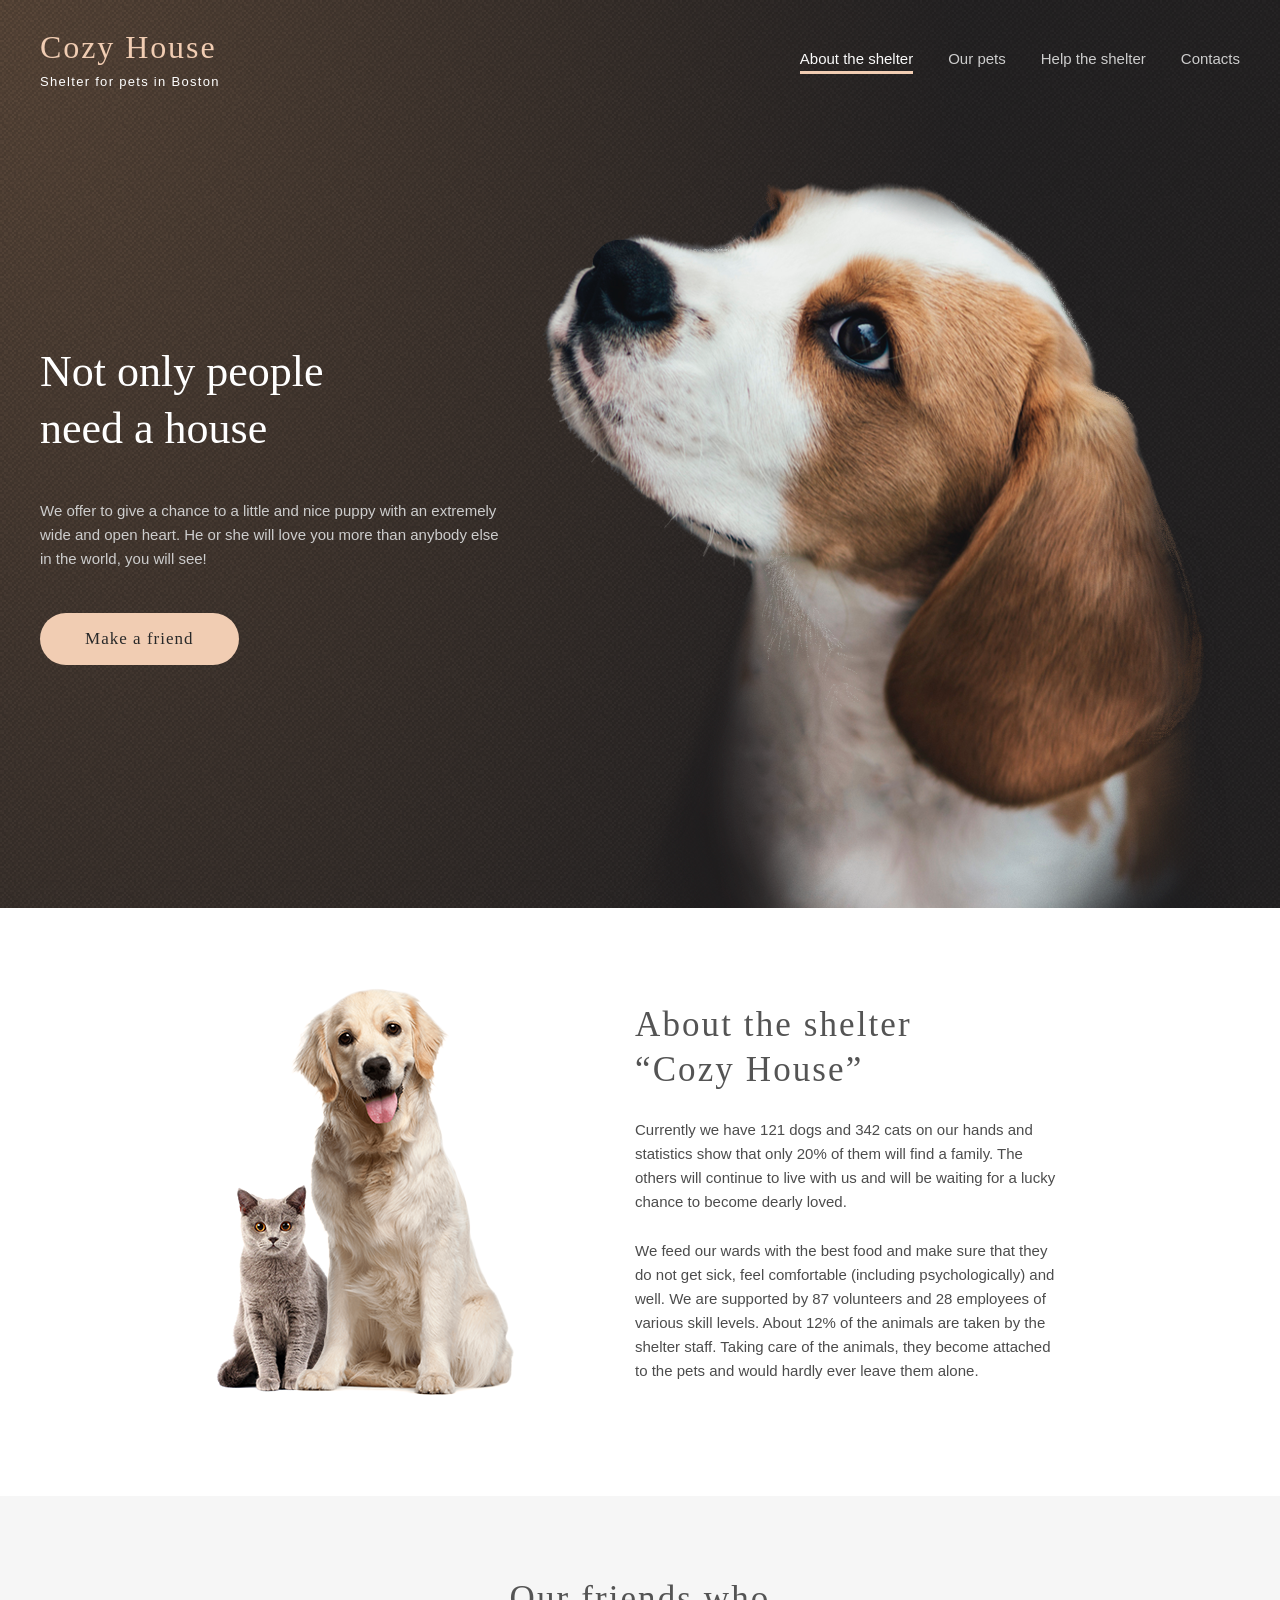
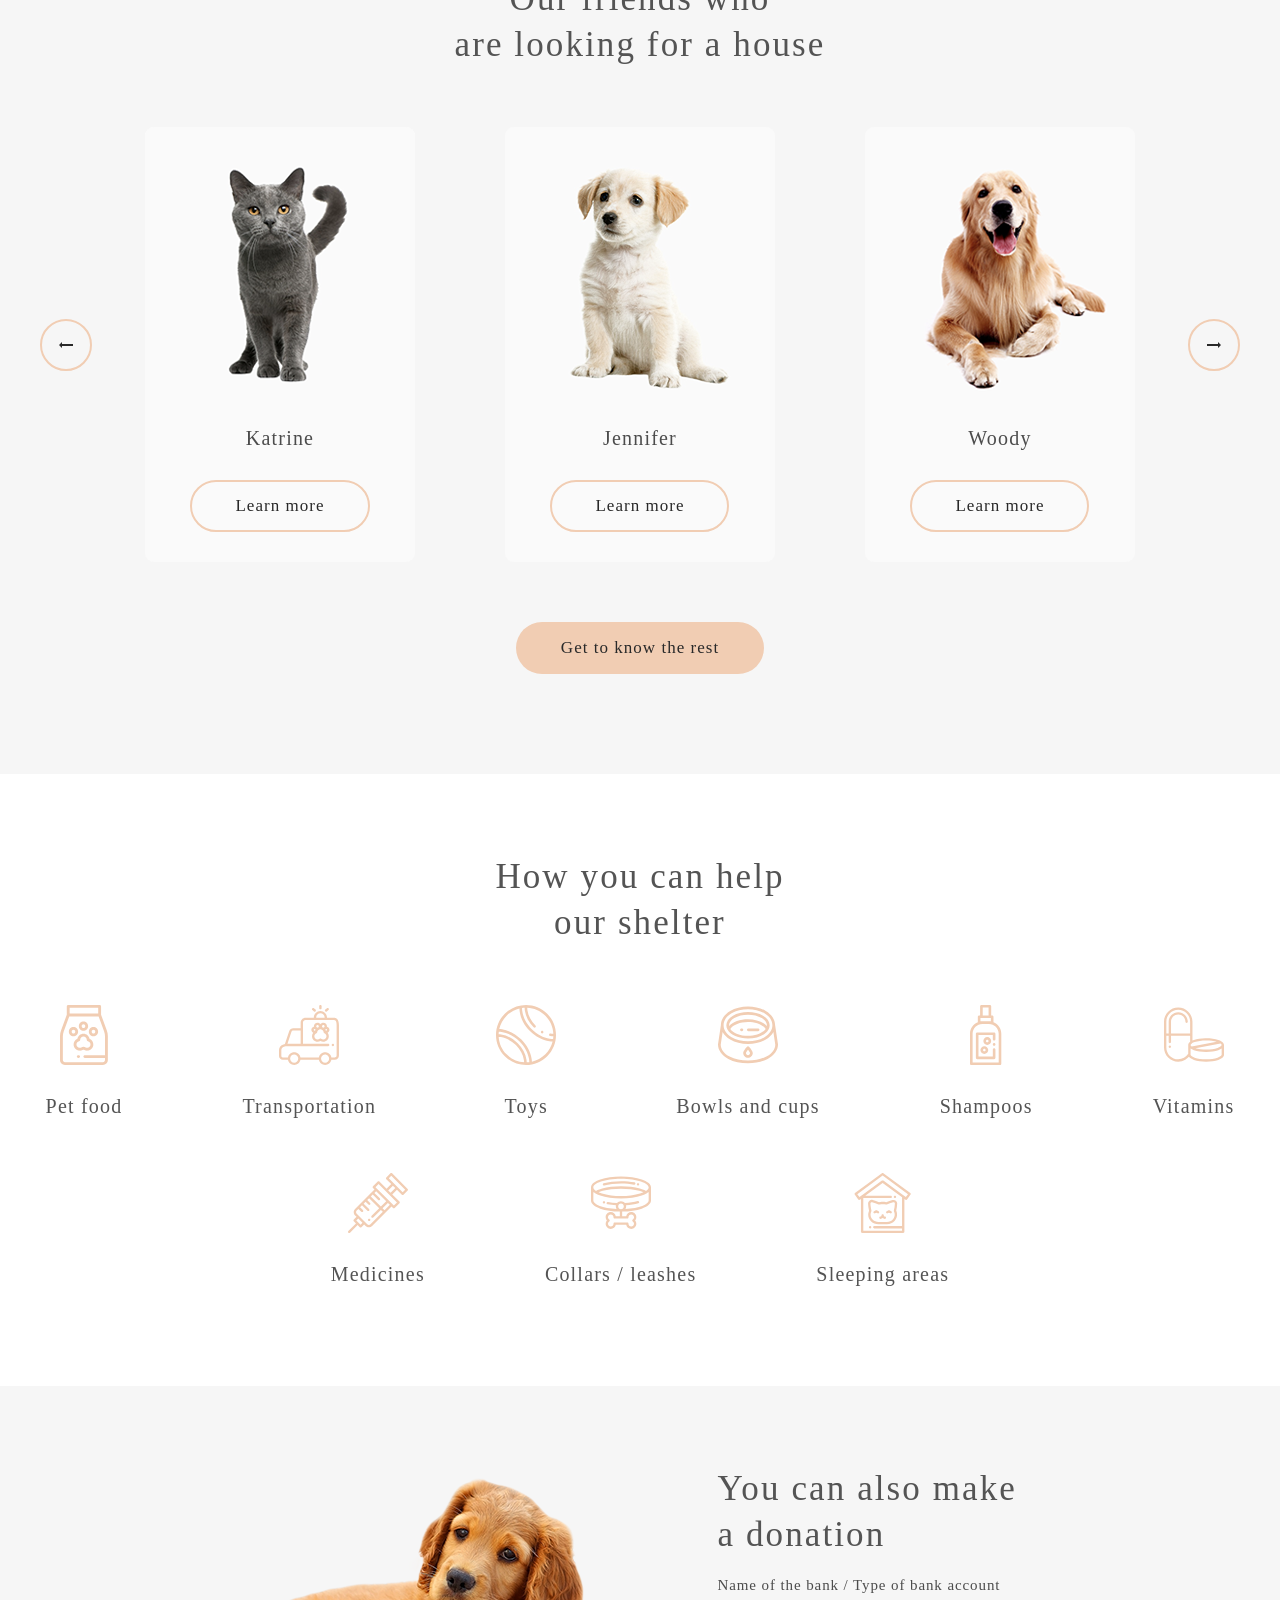
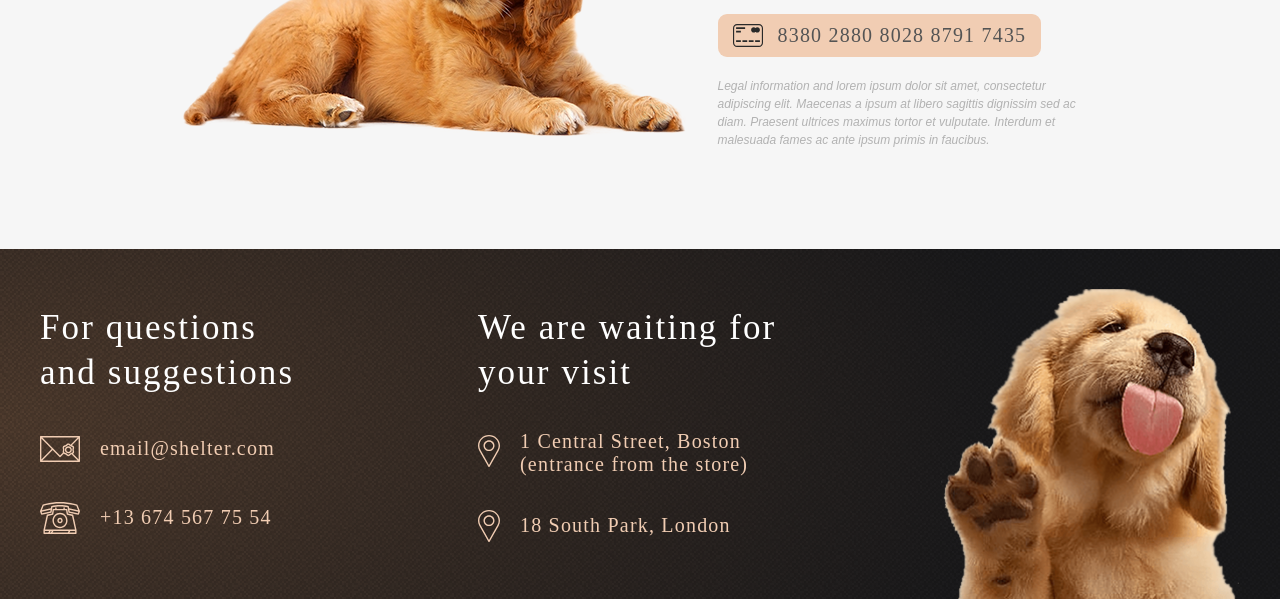
==== shelter/index.html @ aa5ec75a "fix: fix logo links references (Mon, Jun 15, 2026 11:27:49 AM)" ====
<!doctype html>
<html lang="en">
  <head>
    <meta charset="UTF-8" />
    <meta name="viewport" content="width=device-width, initial-scale=1.0" />

    <link
      rel="apple-touch-icon"
      sizes="180x180"
      href="assets/favicon/apple-touch-icon.png"
    />
    <link
      rel="icon"
      type="image/png"
      sizes="32x32"
      href="assets/favicon/favicon-32x32.png"
    />
    <link
      rel="icon"
      type="image/png"
      sizes="16x16"
      href="assets/favicon/favicon-16x16.png"
    />
    <link rel="manifest" href="assets/favicon/site.webmanifest" />

    <link rel="stylesheet" href="css/style.css" />
    <script src="js/index.js" defer></script>

    <title>Cozy House - Shelter for pets in Boston</title>
  </head>
  <body data-page="main">
    <div class="page">
      <header class="page__header">
        <div class="header__container container">
          <a class="logo" href="#">
            <div class="logo__title">Cozy House</div>
            <p class="logo__subtitle">Shelter for pets in Boston</p>
          </a>
          <nav class="header__menu menu">
            <ul class="menu__list">
              <li class="menu__item">
                <a href="#" class="menu__link" aria-current="page">
                  About the shelter
                </a>
              </li>
              <li class="menu__item">
                <a href="pets.html" class="menu__link">Our pets</a>
              </li>
              <li class="menu__item">
                <a href="#help" class="menu__link">Help the shelter</a>
              </li>
              <li class="menu__item">
                <a href="#contacts" class="menu__link">Contacts</a>
              </li>
            </ul>
          </nav>
        </div>
      </header>
      <main class="page__main">
        <section class="hero" id="hero">
          <div class="hero__container container">
            <div class="hero__content">
              <h1 class="hero__title">Not only people need a house</h1>
              <p class="hero__subtitle">
                We offer to give a chance to a little and nice puppy with an
                extremely wide and open heart. He or she will love you more than
                anybody else in the world, you will see!
              </p>
              <a class="hero__btn btn-link" href="#our-friends">
                Make a friend
              </a>
            </div>
            <div class="hero__image-wrapper">
              <img
                class="hero__image"
                src="assets/img/start-screen-puppy.png"
                width="698"
                height="728"
                alt="cute puppy"
              />
            </div>
          </div>
        </section>
        <section class="about" id="about">
          <div class="about__container container">
            <div class="about__image-wrapper">
              <img
                class="about__image"
                src="assets/img/about-pets.png"
                alt="cat and dog together"
                width="300"
                height="408"
              />
            </div>
            <div class="about__content">
              <h2 class="about__title section-title">
                About the shelter “Cozy House”
              </h2>
              <p class="about__text">
                Currently we have 121 dogs and 342 cats on our hands and
                statistics show that only 20% of them will find a family. The
                others will continue to live with us and will be waiting for a
                lucky chance to become dearly loved.
              </p>
              <p class="about__text">
                We feed our wards with the best food and make sure that they do
                not get sick, feel comfortable (including psychologically) and
                well. We are supported by 87 volunteers and 28 employees of
                various skill levels. About 12% of the animals are taken by the
                shelter staff. Taking care of the animals, they become attached
                to the pets and would hardly ever leave them alone.
              </p>
            </div>
          </div>
        </section>
        <section class="our-friends" id="our-friends">
          <div class="our-friends__container container">
            <h2 class="our-friends__title section-title">
              Our friends who are&nbsp;looking for a house
            </h2>
            <div class="our-friends__slider slider">
              <button
                class="slider__btn slider__btn--prev"
                type="button"
                aria-label="Previous pets"
              >
                <svg class="slider__btn-icon">
                  <use href="assets/svg/sprite.svg#arrow"></use>
                </svg>
              </button>
              <div class="slider__wrapper">
                <div class="slider__content">
                  <article class="slider__card card">
                    <img
                      class="card__image"
                      src="assets/img/pets-katrine.png"
                      width="270"
                      height="270"
                      alt="Katrine, Cat - British Shorthair"
                    />
                    <h3 class="card__title">Katrine</h3>
                    <button class="card__btn" type="button">Learn more</button>
                  </article>
                  <article class="slider__card card">
                    <img
                      class="card__image"
                      src="assets/img/pets-jennifer.png"
                      width="270"
                      height="270"
                      alt="Jennifer, Dog - Labrador"
                    />
                    <h3 class="card__title">Jennifer</h3>
                    <button class="card__btn" type="button">Learn more</button>
                  </article>
                  <article class="slider__card card">
                    <img
                      class="card__image"
                      src="assets/img/pets-woody.png"
                      width="270"
                      height="270"
                      alt="Woody, Dog - Golden Retriever"
                    />
                    <h3 class="card__title">Woody</h3>
                    <button class="card__btn" type="button">Learn more</button>
                  </article>
                </div>
              </div>
              <button
                class="slider__btn slider__btn--next"
                type="button"
                aria-label="Next pets"
              >
                <svg class="slider__btn-icon">
                  <use href="assets/svg/sprite.svg#arrow"></use>
                </svg>
              </button>
            </div>
            <a class="our-friends__btn btn-link" href="pets.html">
              Get to know the rest
            </a>
          </div>
        </section>
        <section class="help" id="help">
          <div class="help__container container">
            <h2 class="help__title section-title">
              How you can help our shelter
            </h2>
            <div class="help__wrapper">
              <div class="help__item item">
                <svg class="item__icon">
                  <use href="assets/svg/sprite.svg#food"></use>
                </svg>
                <h3 class="item__title">Pet food</h3>
              </div>
              <div class="help__item item">
                <svg class="item__icon">
                  <use href="assets/svg/sprite.svg#transportation"></use>
                </svg>
                <h3 class="item__title">Transportation</h3>
              </div>
              <div class="help__item item">
                <svg class="item__icon">
                  <use href="assets/svg/sprite.svg#toys"></use>
                </svg>
                <h3 class="item__title">Toys</h3>
              </div>
              <div class="help__item item">
                <svg class="item__icon">
                  <use href="assets/svg/sprite.svg#bowls-and-cups"></use>
                </svg>
                <h3 class="item__title">Bowls and cups</h3>
              </div>
              <div class="help__item item">
                <svg class="item__icon">
                  <use href="assets/svg/sprite.svg#shampoos"></use>
                </svg>
                <h3 class="item__title">Shampoos</h3>
              </div>
              <div class="help__item item">
                <svg class="item__icon">
                  <use href="assets/svg/sprite.svg#vitamins"></use>
                </svg>
                <h3 class="item__title">Vitamins</h3>
              </div>
              <div class="help__item item">
                <svg class="item__icon">
                  <use href="assets/svg/sprite.svg#medicines"></use>
                </svg>
                <h3 class="item__title">Medicines</h3>
              </div>
              <div class="help__item item">
                <svg class="item__icon">
                  <use href="assets/svg/sprite.svg#collars-or-leashes"></use>
                </svg>
                <h3 class="item__title">Collars / leashes</h3>
              </div>
              <div class="help__item item">
                <svg class="item__icon">
                  <use href="assets/svg/sprite.svg#sleeping-area"></use>
                </svg>
                <h3 class="item__title">Sleeping areas</h3>
              </div>
            </div>
          </div>
        </section>
        <section class="donation" id="donation">
          <div class="donation__container container">
            <div class="donation__image-wrapper">
              <img
                class="donation__image"
                src="assets/img/donation-dog.png"
                alt="cute red dog"
                width="505"
                height="261"
              />
            </div>
            <div class="donation__content">
              <h2 class="donation__title section-title">
                You can also make a donation
              </h2>
              <p class="donation__subtitle">
                Name of the bank / Type of bank account
              </p>
              <a class="donation__link" href="#">
                <svg class="donation__card-icon">
                  <use href="assets/svg/sprite.svg#credit-card"></use>
                </svg>
                <h3 class="donation__card-number">8380 2880 8028 8791 7435</h3>
              </a>
              <p class="donation__text">
                Legal information and lorem ipsum dolor sit amet, consectetur
                adipiscing elit. Maecenas a ipsum at libero sagittis dignissim
                sed ac diam. Praesent ultrices maximus tortor et vulputate.
                Interdum et malesuada fames ac ante ipsum primis in faucibus.
              </p>
            </div>
          </div>
        </section>
      </main>
      <footer class="page__footer" id="contacts">
        <div class="footer__conatiner container">
          <div class="footer__contacts">
            <h2 class="footer__caption">For questions and&nbsp;suggestions</h2>
            <a class="footer__link" href="mailto:email@shelter.com">
              <svg class="footer__icon icon-mail">
                <use href="assets/svg/sprite.svg#mail"></use>
              </svg>
              <span class="footer__link-txt">email@shelter.com</span>
            </a>
            <a class="footer__link" href="tel:+136745677554">
              <svg class="footer__icon icon-phone">
                <use href="assets/svg/sprite.svg#phone"></use>
              </svg>
              <span class="footer__link-txt">+13 674 567 75 54</span>
            </a>
          </div>
          <div class="footer__contacts">
            <h2 class="footer__caption">We are waiting for your visit</h2>
            <a
              class="footer__link"
              href="https://maps.app.goo.gl/qWAgjjFCxTzFN1om8"
              target="_blank"
            >
              <div>
                <svg class="footer__icon icon-pin">
                  <use href="assets/svg/sprite.svg#pin"></use>
                </svg>
              </div>

              <span class="footer__link-txt">
                1 Central Street, Boston (entrance from the store)
              </span>
            </a>
            <a
              class="footer__link"
              href="https://maps.app.goo.gl/Zrut5nDXV7yZ6bX29"
              target="_blank"
            >
              <svg class="footer__icon icon-pin">
                <use href="assets/svg/sprite.svg#pin"></use>
              </svg>
              <span class="footer__link-txt">18 South Park, London</span>
            </a>
          </div>
          <div class="footer__image-wrapper">
            <img
              class="footer__image"
              src="assets/img/footer-puppy.png"
              alt="cute red puppy"
              width="300"
              height="310"
            />
          </div>
        </div>
      </footer>
    </div>
  </body>
</html>
---- shelter/css/style.css ----
/*=============== VARIABLES CSS ===============*/
:root {
  --color-light-xl: #fff;
  --color-light-l: #f6f6f6;
  --color-light-s: #fafafa;
  --color-dark-s: #cdcdcd;
  --color-dark-m: #b2b2b2;
  --color-dark-l: #545454;
  --color-dark-xl: #4c4c4c;
  --color-dark-2xl: #444;
  --color-dark-3xl: #292929;
  --color-primary: #f1cdb3;
  --color-primary-light: #fddcc4;

  --font-primary: "Georgia", serif;
  --font-secondary: "Arial", sans-serif;

  --font-regular: 400;

  --font-normal: normal;
  --font-italic: italic;

  --text-h1: 2.75rem;
  --text-h2: 2.1875rem;
  --text-logo: 2rem;
  --text-h2-s: 1.5625rem;
  --text-h3: 1.25rem;
  --text-button: 1.0625rem;
  --text-body: 0.9375rem;
  --text-logo-s: 0.8125rem;
  --text-body-s: 0.75rem;
}

/*=============== BASE ===============*/
*,
*::before,
*::after {
  box-sizing: border-box;
}

html {
  font-family:
    system-ui, "Segoe UI", Roboto, Helvetica, Arial, sans-serif,
    "Apple Color Emoji", "Segoe UI Emoji";
  line-height: 1.15;
  -webkit-text-size-adjust: 100%;
  tab-size: 4;
  scroll-behavior: smooth;
}

html,
body {
  min-height: 100vh;
  min-height: 100dvh;
}

body {
  color: var(--color-dark-xl);
  background:
    url("../assets/img/noise_transparent@2x.png"),
    radial-gradient(75% 40% at 0% 0%, #5b483a 0%, #262425 100%);
  background-color: #211f20;
  font-family: var(--font-primary);
  font-style: var(--font-normal);
  font-weight: var(--font-regular);
  font-size: var(--text-body);
  margin: 0;
}

h1,
h2,
h3,
p {
  margin: 0;
}

ul,
ol {
  margin: 0;
  padding: 0;
  list-style: none;
}

a {
  text-decoration: none;
}

button {
  font-family: inherit;
  font-size: 100%;
  line-height: 1.15;
  margin: 0;
}

img {
  max-width: 100%;
  height: auto;
}

/*=============== PAGE ===============*/
.page {
  display: flex;
  flex-direction: column;
  min-height: 100vh;
  min-height: 100dvh;
}

.container {
  max-width: 80rem;
  margin: 0 auto;
  padding-inline: 2.5rem;
}

.page__main {
  flex: 1;
}

.btn-link {
  display: inline-block;
  font-size: var(--text-button);
  line-height: 1.3;
  letter-spacing: 0.06em;
  color: var(--color-dark-3xl);
  border-radius: 100px;
  padding: 0.938rem 2.813rem;
  background-color: var(--color-primary);
  transition: background-color 200ms ease;
}

.btn-link:hover {
  background-color: var(--color-primary-light);
}

.section-title {
  font-weight: var(--font-regular);
  font-size: var(--text-h2);
  line-height: 1.3;
  letter-spacing: 0.06em;
  color: var(--color-dark-l);
}

/*=============== HEADER ===============*/
.page__header {
  width: 100%;
}

.header__container {
  display: flex;
  align-items: center;
  padding-block-start: 1.875rem;
}

.logo__title {
  font-size: var(--text-logo);
  line-height: 1.1;
  letter-spacing: 0.06em;
  color: var(--color-primary);
}

.logo__subtitle {
  margin-top: 0.625rem;
  margin-right: 0.063rem;
  font-family: var(--font-secondary);
  font-size: var(--text-logo-s);
  letter-spacing: 0.1em;
  color: var(--color-light-xl);
  text-align: end;
}

.header__menu {
  margin-left: auto;
}

.menu__list {
  display: flex;
  align-items: center;
  gap: 2.188rem;
}

.menu__link {
  display: block;
  position: relative;
  font-family: var(--font-secondary);
  line-height: 1.6;
  color: var(--color-dark-s);
  padding-bottom: 3px;
  transition: color 150ms ease;
}

.menu__link:hover {
  color: var(--color-light-s);
}

.menu__link[aria-current="page"] {
  color: var(--color-light-s);
  cursor: default;
  pointer-events: none;
}

.menu__link[aria-current="page"]::after {
  content: "";
  position: absolute;
  left: 0;
  bottom: 0;
  height: 3px;
  width: 100%;
  background-color: var(--color-primary);
}

/*=============== MAIN ===============*/
/*========== hero ==========*/
.hero {
  width: 100%;
}

.hero__container {
  display: flex;
  align-items: center;
  gap: 2.625rem;
  padding-block-start: 5.625rem;
}

.hero__content {
  flex: 0 1 28.75rem;
  display: flex;
  flex-direction: column;
  align-items: flex-start;
  gap: 2.625rem;
  margin-top: -5rem;
}

.hero__title {
  font-size: var(--text-h1);
  font-weight: var(--font-regular);
  line-height: 1.3;
  color: var(--color-light-xl);
  max-width: 19.375rem;
}

.hero__subtitle {
  font-family: var(--font-secondary);
  line-height: 1.6;
  color: var(--color-dark-s);
}

.hero__image-wrapper {
  flex: 0 1 43.625rem;
}

.hero__image {
  display: block;
  width: 100%;
}

/*========== about ==========*/
.about {
  width: 100%;
  background: var(--color-light-xl);
}

.about__container {
  display: flex;
  justify-content: center;
  align-items: center;
  padding-block: 5rem 6.25rem;
  gap: 7.5rem;
}

.about__image-wrapper {
  flex: 0 1 18.75rem;
}

.about__image {
  display: block;
  width: 100%;
}

.about__content {
  flex: 0 1 26.875rem;
  display: flex;
  flex-direction: column;
  align-items: flex-start;
  gap: 1.563rem;
}

.about__title {
  max-width: 23.125rem;
}

.about__text {
  font-family: var(--font-secondary);
  line-height: 1.6;
}

/*========== our-friends ==========*/
.our-friends {
  width: 100%;
  background: var(--color-light-l);
}

.our-friends__container {
  display: flex;
  flex-direction: column;
  justify-content: center;
  align-items: center;
  padding-block: 5rem 6.25rem;
  gap: 3.75rem;
}

.our-friends__title {
  text-align: center;
  max-width: 25rem;
}

.slider {
  width: 100%;
  display: flex;
  align-items: center;
  gap: 3.313rem;
}

.slider__btn {
  flex-shrink: 0;
  padding: 0;
  width: 3.25rem;
  height: 3.25rem;
  border-radius: 6.25rem;
  border: 2px solid var(--color-primary);
  background-color: transparent;
  display: flex;
  align-items: center;
  justify-content: center;
  cursor: pointer;
  transition:
    background-color 0.2s ease,
    border-color 0.2s ease;
}

.slider__btn-icon {
  width: 0.875rem;
  height: 0.375rem;
  color: var(--color-dark-3xl);
}

.slider__btn:hover {
  background-color: var(--color-primary-light);
  border-color: var(--color-primary-light);
}

.slider__btn:disabled {
  border-color: var(--color-dark-s);
  pointer-events: none;
  cursor: default;
}

.slider__btn:disabled .slider__btn-icon {
  color: var(--color-dark-s);
}

.slider__btn--next .slider__btn-icon {
  transform: rotate(-180deg);
}

.slider__wrapper {
  flex: 1;
  overflow: hidden;
}

.slider__content {
  display: flex;
  align-items: center;
  gap: 5.625rem;
}

.card {
  flex: 0 0 calc((100% - 5.625rem * 2) / 3);
  display: flex;
  flex-direction: column;
  align-items: center;
  background: var(--color-light-s);
  border-radius: 0.563rem;
  overflow: hidden;
  cursor: pointer;
}

.card > * {
  margin-bottom: 1.875rem;
}

.card__title {
  font-weight: var(--font-regular);
  font-size: var(--text-h3);
  letter-spacing: 0.06em;
}

.card__btn {
  font-family: var(--font-primary);
  font-weight: var(--font-normal);
  font-size: var(--text-button);
  line-height: 1.3;
  letter-spacing: 0.06em;
  color: var(--color-dark-3xl);
  background-color: transparent;
  border: 2px solid var(--color-primary);
  border-radius: 6.25rem;
  padding: 0.813rem 2.688rem;
  cursor: pointer;
  transition:
    background-color 0.2s ease,
    border-color 0.2s ease;
}

.card:hover .card__btn {
  background-color: var(--color-primary-light);
  border-color: var(--color-primary-light);
}

/*========== help ==========*/
.help {
  width: 100%;
  background: var(--color-light-xl);
}

.help__container {
  display: flex;
  flex-direction: column;
  align-items: center;
  padding-block: 5rem 6.25rem;
  gap: 3.75rem;
}

.help__title {
  text-align: center;
  max-width: 19.4rem;
}

.help__wrapper {
  display: flex;
  column-gap: 7.5rem;
  row-gap: 3.438rem;
  align-items: center;
  justify-content: center;
  flex-wrap: wrap;
}

.item__icon {
  width: 3.75rem;
  height: 3.75rem;
  color: var(--color-primary);
}

.item {
  display: flex;
  flex-direction: column;
  align-items: center;
  gap: 1.875rem;
}

.item__title {
  font-weight: var(--font-regular);
  font-size: var(--text-h3);
  line-height: 1.15;
  letter-spacing: 0.06em;
  text-align: center;
  color: var(--color-dark-l);
}

/*========== donation ==========*/
.donation {
  width: 100%;
  background: var(--color-light-l);
}

.donation__container {
  display: flex;
  justify-content: center;
  align-items: center;
  padding-block: 5rem 6.25rem;
  gap: 1.875rem;
}

.donation__image-wrapper {
  flex: 0 1 31.563rem;
}

.donation__image {
  display: block;
  width: 100%;
}

.donation__content {
  flex: 0 1 23.75rem;
  display: flex;
  flex-direction: column;
  align-items: flex-start;
  gap: 1.25rem;
}

.donation__title {
  max-width: 18.75rem;
}

.donation__subtitle {
  line-height: 1.1;
  letter-spacing: 0.06em;
}

.donation__link {
  display: flex;
  align-items: center;
  gap: 0.938rem;
  border-radius: 0.563rem;
  padding: 0.625rem 0.938rem;
  background: var(--color-primary);
  transition: background-color 0.2s ease;
}

.donation__link:hover {
  background-color: var(--color-primary-light);
}

.donation__card-icon {
  width: 1.875rem;
  height: 1.438rem;
  color: var(--color-dark-3xl);
}

.donation__card-number {
  font-weight: var(--font-regular);
  font-size: var(--text-h3);
  line-height: 1.15;
  letter-spacing: 0.06em;
  color: var(--color-dark-l);
}

.donation__text {
  font-family: var(--font-secondary);
  font-style: var(--font-italic);
  font-size: var(--text-body-s);
  line-height: 1.5;
  color: var(--color-dark-m);
}

/*=============== FOOTER ===============*/
.page__footer {
  width: 100%;
  background:
    url("../assets/img/noise_transparent@2x.png"),
    radial-gradient(100% 200% at 0% 50%, #513d2f 0%, #1a1a1c 80%);
  background-color: #211f20;
}

.footer__conatiner {
  width: 100%;
  display: flex;
  justify-content: space-between;
  padding-block-start: 2.5rem;
}

.footer__contacts {
  flex: 0 1 17.375rem;
  display: flex;
  flex-direction: column;
  align-items: start;
  gap: 2.5rem;
  margin-top: 1rem;
}

.footer__contacts:nth-of-type(2) {
  flex: 0 1 18.875rem;
  gap: 2.125rem;
}

.footer__caption {
  font-weight: var(--font-regular);
  font-size: var(--text-h2);
  line-height: 1.3;
  letter-spacing: 0.06em;
  color: var(--color-light-xl);
}

.footer__link {
  display: flex;
  align-items: center;
  gap: 1.25rem;
}

.footer__icon {
  color: var(--color-primary);
  transition: color 0.2s ease;
}

.icon-mail {
  width: 2.5rem;
  height: 1.625rem;
}

.icon-phone {
  width: 2.5rem;
  height: 2rem;
}

.icon-pin {
  width: 1.375rem;
  height: 2rem;
}

.footer__link-txt {
  font-size: var(--text-h3);
  line-height: 1.15;
  letter-spacing: 0.06em;
  color: var(--color-primary);
  transition: color 0.2s ease;
}

.footer__link:hover .footer__icon,
.footer__link:hover .footer__link-txt {
  color: var(--color-light-s);
}

.footer__image-wrapper {
  flex: 0 1 18.75rem;
}

.footer__image {
  display: block;
  width: 100%;
}

/*=============== PETS HEADER  ==============*/
[data-page="pets"] {
  background: var(--color-light-xl);
}

[data-page="pets"] .header__container {
  padding-block: 1.875rem;
}

[data-page="pets"] .logo__title {
  color: var(--color-dark-l);
}

[data-page="pets"] .logo__subtitle {
  color: var(--color-dark-3xl);
}

[data-page="pets"] .menu__link {
  color: var(--color-dark-l);
}

[data-page="pets"] .menu__link:hover {
  color: var(--color-dark-3xl);
}

[data-page="pets"] .menu__link[aria-current="page"] {
  color: var(--color-dark-3xl);
}

/*=============== PETS MAIN  ==============*/
[data-page="pets"] .page__main {
  background: var(--color-light-l);
}

.pets__container {
  display: flex;
  flex-direction: column;
  align-items: center;
  padding-block: 5rem 6.25rem;
  gap: 3.75rem;
}

.pets__title {
  text-align: center;
  max-width: 25rem;
}

.pets__content {
  width: 100%;
}

.pets__grid {
  width: 100%;
  display: grid;
  grid-template-columns: repeat(auto-fill, minmax(16.875rem, 1fr));
  column-gap: 2.5rem;
  row-gap: 1.875rem;
}

.pets__pagination {
  display: flex;
  align-items: center;
  gap: 1.25rem;
}

.pets__btn.slider__btn {
  font-size: var(--text-h3);
  line-height: 1.15;
  letter-spacing: 0.06em;
}

.pets__btn.pets__btn--page {
  background-color: var(--color-primary);
}

.pets__btn.pets__btn--page:hover {
  background-color: var(--color-primary-light);
}
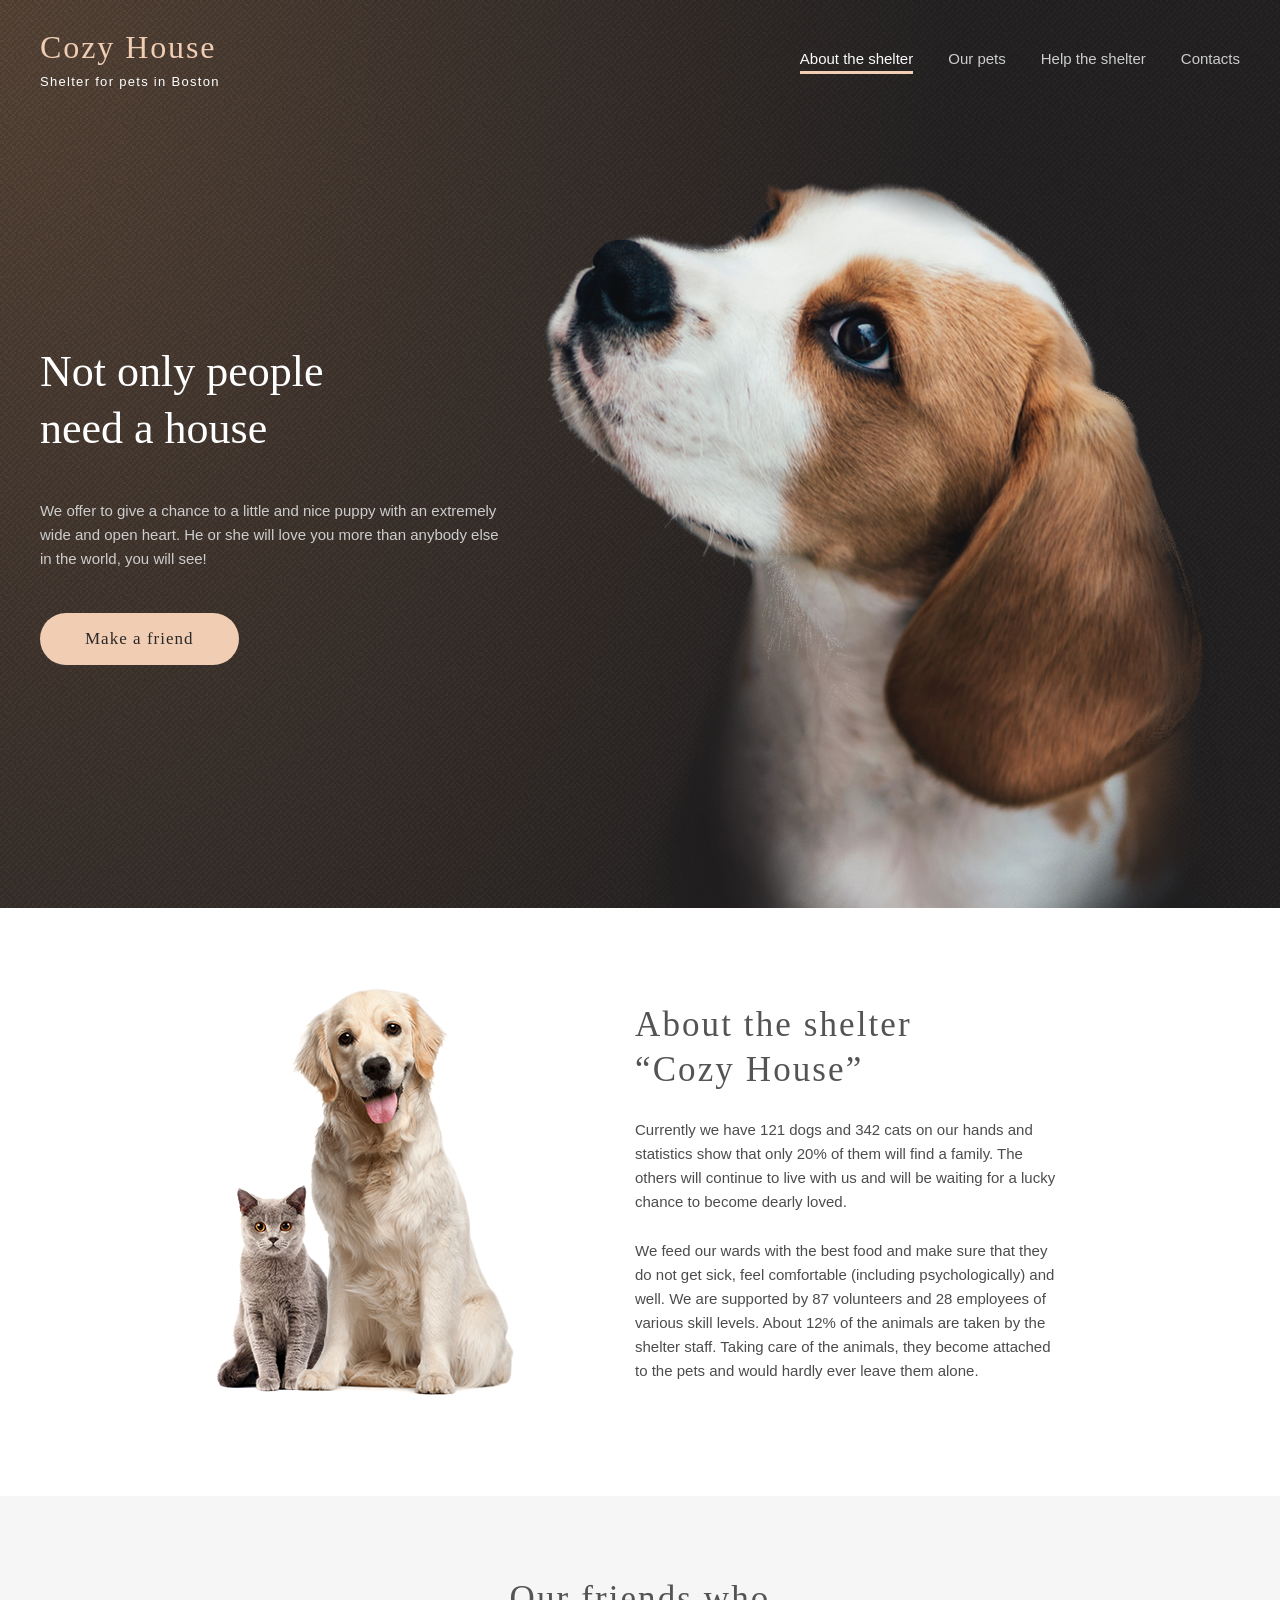
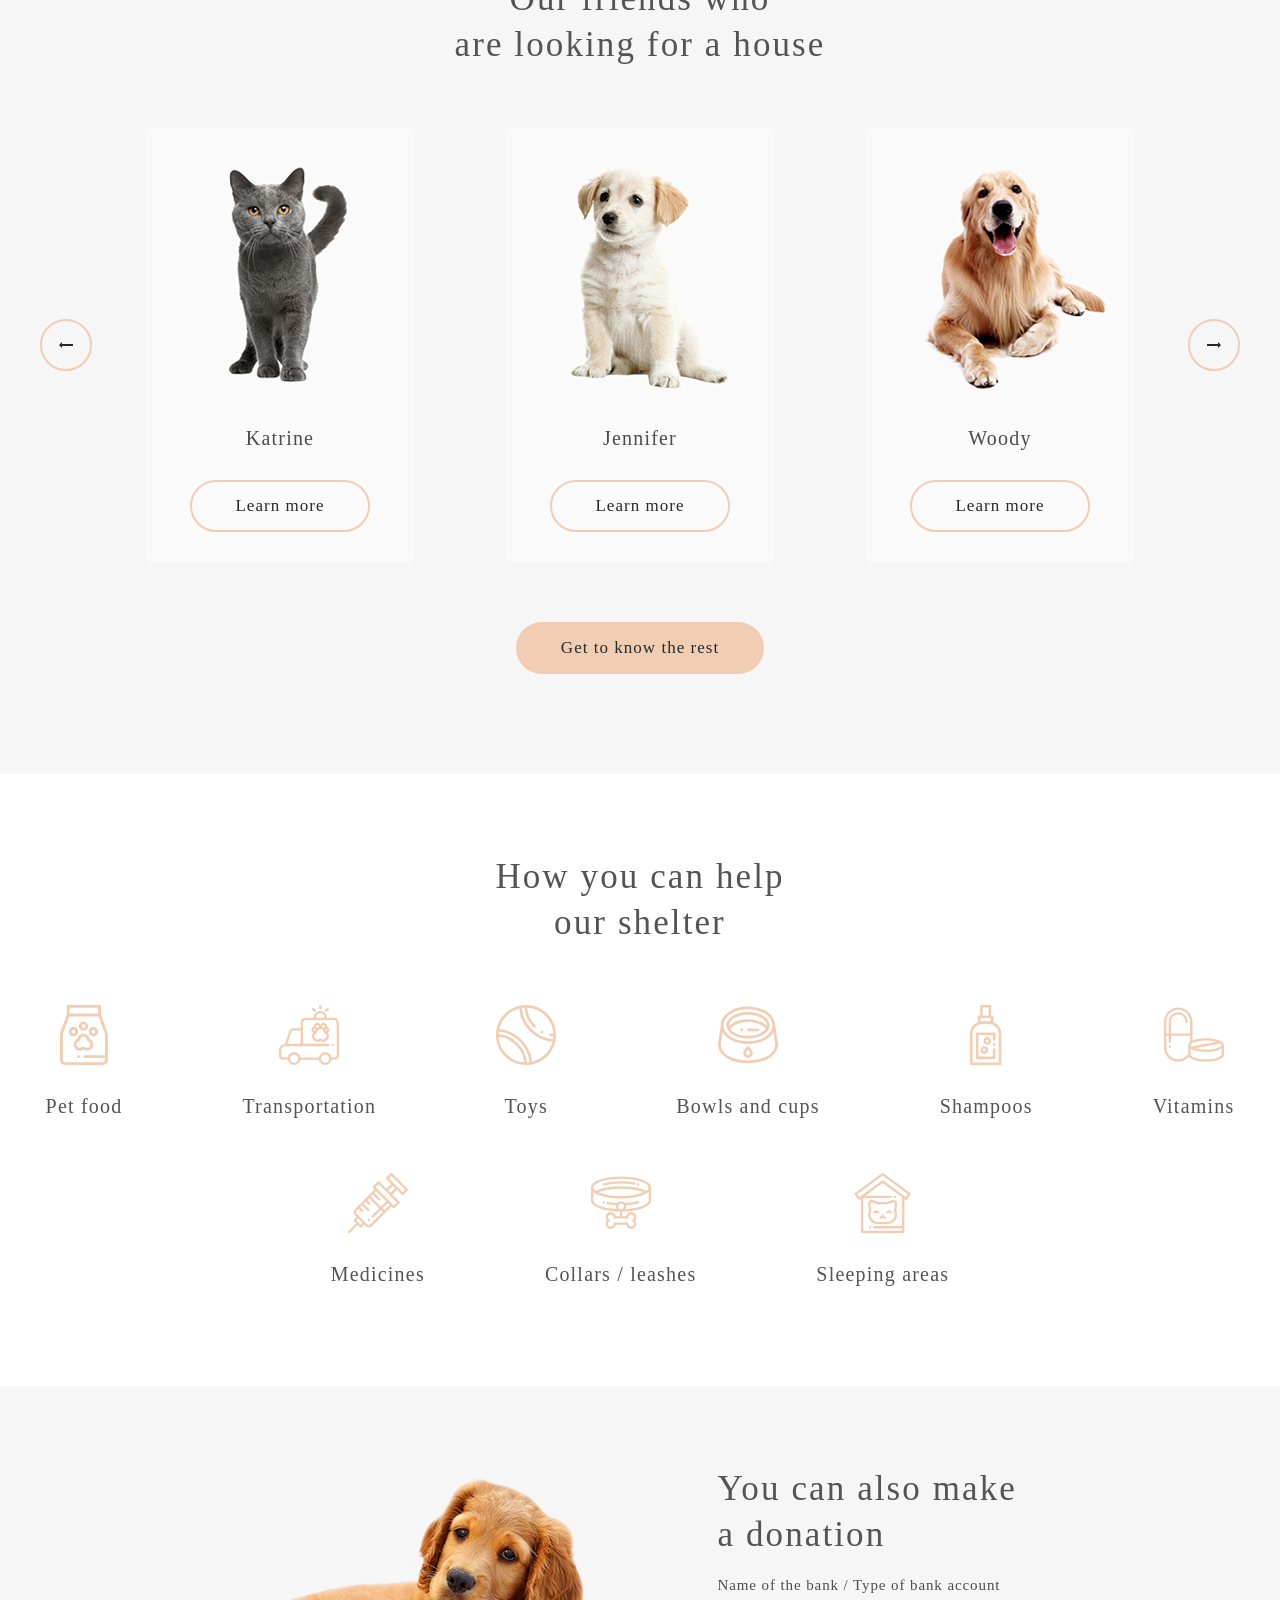
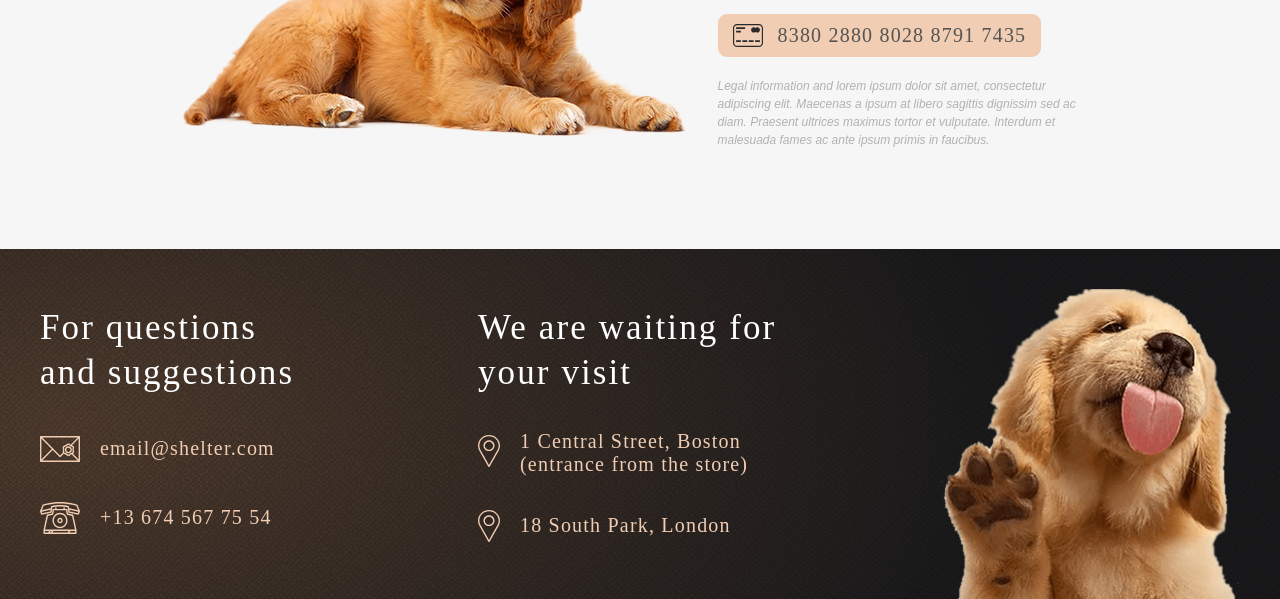
==== commit 2cfdf73e: "feat: change header styles according to mobile first methdology and make it responsive" ====
--- a/shelter/index.html
+++ b/shelter/index.html
@@ -4,23 +4,9 @@
     <meta charset="UTF-8" />
     <meta name="viewport" content="width=device-width, initial-scale=1.0" />
 
-    <link
-      rel="apple-touch-icon"
-      sizes="180x180"
-      href="assets/favicon/apple-touch-icon.png"
-    />
-    <link
-      rel="icon"
-      type="image/png"
-      sizes="32x32"
-      href="assets/favicon/favicon-32x32.png"
-    />
-    <link
-      rel="icon"
-      type="image/png"
-      sizes="16x16"
-      href="assets/favicon/favicon-16x16.png"
-    />
+    <link rel="apple-touch-icon" sizes="180x180" href="assets/favicon/apple-touch-icon.png" />
+    <link rel="icon" type="image/png" sizes="32x32" href="assets/favicon/favicon-32x32.png" />
+    <link rel="icon" type="image/png" sizes="16x16" href="assets/favicon/favicon-16x16.png" />
     <link rel="manifest" href="assets/favicon/site.webmanifest" />
 
     <link rel="stylesheet" href="css/style.css" />
@@ -32,16 +18,14 @@
     <div class="page">
       <header class="page__header">
         <div class="header__container container">
-          <a class="logo" href="#">
+          <a class="logo" href="./">
             <div class="logo__title">Cozy House</div>
             <p class="logo__subtitle">Shelter for pets in Boston</p>
           </a>
           <nav class="header__menu menu">
             <ul class="menu__list">
               <li class="menu__item">
-                <a href="#" class="menu__link" aria-current="page">
-                  About the shelter
-                </a>
+                <a href="#" class="menu__link" aria-current="page"> About the shelter </a>
               </li>
               <li class="menu__item">
                 <a href="pets.html" class="menu__link">Our pets</a>
@@ -53,6 +37,7 @@
                 <a href="#contacts" class="menu__link">Contacts</a>
               </li>
             </ul>
+            <div class="menu__icon"><span></span></div>
           </nav>
         </div>
       </header>
@@ -62,13 +47,10 @@
             <div class="hero__content">
               <h1 class="hero__title">Not only people need a house</h1>
               <p class="hero__subtitle">
-                We offer to give a chance to a little and nice puppy with an
-                extremely wide and open heart. He or she will love you more than
-                anybody else in the world, you will see!
-              </p>
-              <a class="hero__btn btn-link" href="#our-friends">
-                Make a friend
-              </a>
+                We offer to give a chance to a little and nice puppy with an extremely wide and open heart. He or she
+                will love you more than anybody else in the world, you will see!
+              </p>
+              <a class="hero__btn btn-link" href="#our-friends"> Make a friend </a>
             </div>
             <div class="hero__image-wrapper">
               <img
@@ -76,8 +58,7 @@
                 src="assets/img/start-screen-puppy.png"
                 width="698"
                 height="728"
-                alt="cute puppy"
-              />
+                alt="cute puppy" />
             </div>
           </div>
         </section>
@@ -89,41 +70,29 @@
                 src="assets/img/about-pets.png"
                 alt="cat and dog together"
                 width="300"
-                height="408"
-              />
+                height="408" />
             </div>
             <div class="about__content">
-              <h2 class="about__title section-title">
-                About the shelter “Cozy House”
-              </h2>
+              <h2 class="about__title section-title">About the shelter “Cozy House”</h2>
               <p class="about__text">
-                Currently we have 121 dogs and 342 cats on our hands and
-                statistics show that only 20% of them will find a family. The
-                others will continue to live with us and will be waiting for a
-                lucky chance to become dearly loved.
+                Currently we have 121 dogs and 342 cats on our hands and statistics show that only 20% of them will find
+                a family. The others will continue to live with us and will be waiting for a lucky chance to become
+                dearly loved.
               </p>
               <p class="about__text">
-                We feed our wards with the best food and make sure that they do
-                not get sick, feel comfortable (including psychologically) and
-                well. We are supported by 87 volunteers and 28 employees of
-                various skill levels. About 12% of the animals are taken by the
-                shelter staff. Taking care of the animals, they become attached
-                to the pets and would hardly ever leave them alone.
+                We feed our wards with the best food and make sure that they do not get sick, feel comfortable
+                (including psychologically) and well. We are supported by 87 volunteers and 28 employees of various
+                skill levels. About 12% of the animals are taken by the shelter staff. Taking care of the animals, they
+                become attached to the pets and would hardly ever leave them alone.
               </p>
             </div>
           </div>
         </section>
         <section class="our-friends" id="our-friends">
           <div class="our-friends__container container">
-            <h2 class="our-friends__title section-title">
-              Our friends who are&nbsp;looking for a house
-            </h2>
+            <h2 class="our-friends__title section-title">Our friends who are&nbsp;looking for a house</h2>
             <div class="our-friends__slider slider">
-              <button
-                class="slider__btn slider__btn--prev"
-                type="button"
-                aria-label="Previous pets"
-              >
+              <button class="slider__btn slider__btn--prev" type="button" aria-label="Previous pets">
                 <svg class="slider__btn-icon">
                   <use href="assets/svg/sprite.svg#arrow"></use>
                 </svg>
@@ -136,8 +105,7 @@
                       src="assets/img/pets-katrine.png"
                       width="270"
                       height="270"
-                      alt="Katrine, Cat - British Shorthair"
-                    />
+                      alt="Katrine, Cat - British Shorthair" />
                     <h3 class="card__title">Katrine</h3>
                     <button class="card__btn" type="button">Learn more</button>
                   </article>
@@ -147,8 +115,7 @@
                       src="assets/img/pets-jennifer.png"
                       width="270"
                       height="270"
-                      alt="Jennifer, Dog - Labrador"
-                    />
+                      alt="Jennifer, Dog - Labrador" />
                     <h3 class="card__title">Jennifer</h3>
                     <button class="card__btn" type="button">Learn more</button>
                   </article>
@@ -158,33 +125,24 @@
                       src="assets/img/pets-woody.png"
                       width="270"
                       height="270"
-                      alt="Woody, Dog - Golden Retriever"
-                    />
+                      alt="Woody, Dog - Golden Retriever" />
                     <h3 class="card__title">Woody</h3>
                     <button class="card__btn" type="button">Learn more</button>
                   </article>
                 </div>
               </div>
-              <button
-                class="slider__btn slider__btn--next"
-                type="button"
-                aria-label="Next pets"
-              >
+              <button class="slider__btn slider__btn--next" type="button" aria-label="Next pets">
                 <svg class="slider__btn-icon">
                   <use href="assets/svg/sprite.svg#arrow"></use>
                 </svg>
               </button>
             </div>
-            <a class="our-friends__btn btn-link" href="pets.html">
-              Get to know the rest
-            </a>
+            <a class="our-friends__btn btn-link" href="pets.html"> Get to know the rest </a>
           </div>
         </section>
         <section class="help" id="help">
           <div class="help__container container">
-            <h2 class="help__title section-title">
-              How you can help our shelter
-            </h2>
+            <h2 class="help__title section-title">How you can help our shelter</h2>
             <div class="help__wrapper">
               <div class="help__item item">
                 <svg class="item__icon">
@@ -251,16 +209,11 @@
                 src="assets/img/donation-dog.png"
                 alt="cute red dog"
                 width="505"
-                height="261"
-              />
+                height="261" />
             </div>
             <div class="donation__content">
-              <h2 class="donation__title section-title">
-                You can also make a donation
-              </h2>
-              <p class="donation__subtitle">
-                Name of the bank / Type of bank account
-              </p>
+              <h2 class="donation__title section-title">You can also make a donation</h2>
+              <p class="donation__subtitle">Name of the bank / Type of bank account</p>
               <a class="donation__link" href="#">
                 <svg class="donation__card-icon">
                   <use href="assets/svg/sprite.svg#credit-card"></use>
@@ -268,10 +221,9 @@
                 <h3 class="donation__card-number">8380 2880 8028 8791 7435</h3>
               </a>
               <p class="donation__text">
-                Legal information and lorem ipsum dolor sit amet, consectetur
-                adipiscing elit. Maecenas a ipsum at libero sagittis dignissim
-                sed ac diam. Praesent ultrices maximus tortor et vulputate.
-                Interdum et malesuada fames ac ante ipsum primis in faucibus.
+                Legal information and lorem ipsum dolor sit amet, consectetur adipiscing elit. Maecenas a ipsum at
+                libero sagittis dignissim sed ac diam. Praesent ultrices maximus tortor et vulputate. Interdum et
+                malesuada fames ac ante ipsum primis in faucibus.
               </p>
             </div>
           </div>
@@ -296,26 +248,16 @@
           </div>
           <div class="footer__contacts">
             <h2 class="footer__caption">We are waiting for your visit</h2>
-            <a
-              class="footer__link"
-              href="https://maps.app.goo.gl/qWAgjjFCxTzFN1om8"
-              target="_blank"
-            >
+            <a class="footer__link" href="https://maps.app.goo.gl/qWAgjjFCxTzFN1om8" target="_blank">
               <div>
                 <svg class="footer__icon icon-pin">
                   <use href="assets/svg/sprite.svg#pin"></use>
                 </svg>
               </div>
 
-              <span class="footer__link-txt">
-                1 Central Street, Boston (entrance from the store)
-              </span>
-            </a>
-            <a
-              class="footer__link"
-              href="https://maps.app.goo.gl/Zrut5nDXV7yZ6bX29"
-              target="_blank"
-            >
+              <span class="footer__link-txt"> 1 Central Street, Boston (entrance from the store) </span>
+            </a>
+            <a class="footer__link" href="https://maps.app.goo.gl/Zrut5nDXV7yZ6bX29" target="_blank">
               <svg class="footer__icon icon-pin">
                 <use href="assets/svg/sprite.svg#pin"></use>
               </svg>
@@ -328,8 +270,7 @@
               src="assets/img/footer-puppy.png"
               alt="cute red puppy"
               width="300"
-              height="310"
-            />
+              height="310" />
           </div>
         </div>
       </footer>
--- a/shelter/css/style.css
+++ b/shelter/css/style.css
@@ -11,6 +11,11 @@
   --color-dark-3xl: #292929;
   --color-primary: #f1cdb3;
   --color-primary-light: #fddcc4;
+  --start-screen-gradient-background:
+    url("../assets/img/noise_transparent@2x.png"), radial-gradient(75% 40% at 0% 0%, #5b483a 0%, #262425 100%), #211f20;
+  --footer-gradient-background:
+    url("../assets/img/noise_transparent@2x.png"), radial-gradient(73.6% 150% at 5.78% 50%, #513d2f 0%, #1a1a1c 100%),
+    #211f20;
 
   --font-primary: "Georgia", serif;
   --font-secondary: "Arial", sans-serif;
@@ -20,15 +25,19 @@
   --font-normal: normal;
   --font-italic: italic;
 
-  --text-h1: 2.75rem;
-  --text-h2: 2.1875rem;
-  --text-logo: 2rem;
-  --text-h2-s: 1.5625rem;
-  --text-h3: 1.25rem;
-  --text-button: 1.0625rem;
-  --text-body: 0.9375rem;
-  --text-logo-s: 0.8125rem;
-  --text-body-s: 0.75rem;
+  --text-h1: 2.75rem; /*44px*/
+  --text-h2: 2.1875rem; /*35px*/
+  --text-logo: 2rem; /*32px*/
+  --text-h2-s: 1.5625rem; /*25pc*/
+  --text-h3: 1.25rem; /*20px*/
+  --text-button: 1.0625rem; /*17px*/
+  --text-body: 0.9375rem; /*15px*/
+  --text-logo-s: 0.8125rem; /*13px*/
+  --text-body-s: 0.75rem; /*12px*/
+
+  --space-container: clamp(0.625rem, -0.2679rem + 4.4643vw, 1.875rem);
+  --space-continer-header: clamp(1.25rem, 0.8036rem + 2.2321vw, 1.875rem);
+  --space-continer-l: clamp(1.875rem, 0.9375rem + 1.9531vw, 2.5rem);
 }
 
 /*=============== BASE ===============*/
@@ -39,9 +48,7 @@
 }
 
 html {
-  font-family:
-    system-ui, "Segoe UI", Roboto, Helvetica, Arial, sans-serif,
-    "Apple Color Emoji", "Segoe UI Emoji";
+  font-family: system-ui, "Segoe UI", Roboto, Helvetica, Arial, sans-serif, "Apple Color Emoji", "Segoe UI Emoji";
   line-height: 1.15;
   -webkit-text-size-adjust: 100%;
   tab-size: 4;
@@ -56,10 +63,7 @@
 
 body {
   color: var(--color-dark-xl);
-  background:
-    url("../assets/img/noise_transparent@2x.png"),
-    radial-gradient(75% 40% at 0% 0%, #5b483a 0%, #262425 100%);
-  background-color: #211f20;
+  background: var(--start-screen-gradient-background);
   font-family: var(--font-primary);
   font-style: var(--font-normal);
   font-weight: var(--font-regular);
@@ -95,6 +99,7 @@
 img {
   max-width: 100%;
   height: auto;
+  display: block;
 }
 
 /*=============== PAGE ===============*/
@@ -106,9 +111,9 @@
 }
 
 .container {
-  max-width: 80rem;
-  margin: 0 auto;
-  padding-inline: 2.5rem;
+  width: 100%;
+  padding-inline: var(--space-container);
+  margin-inline: auto;
 }
 
 .page__main {
@@ -140,14 +145,11 @@
 }
 
 /*=============== HEADER ===============*/
-.page__header {
-  width: 100%;
-}
-
 .header__container {
   display: flex;
   align-items: center;
   padding-block-start: 1.875rem;
+  padding-inline: var(--space-continer-header);
 }
 
 .logo__title {
@@ -158,13 +160,13 @@
 }
 
 .logo__subtitle {
+  text-align: end;
   margin-top: 0.625rem;
-  margin-right: 0.063rem;
+  margin-right: 1px;
   font-family: var(--font-secondary);
   font-size: var(--text-logo-s);
   letter-spacing: 0.1em;
   color: var(--color-light-xl);
-  text-align: end;
 }
 
 .header__menu {
@@ -172,15 +174,27 @@
 }
 
 .menu__list {
-  display: flex;
-  align-items: center;
-  gap: 2.188rem;
+  position: fixed;
+  top: 0;
+  right: 0;
+  bottom: 0;
+  width: 100%;
+  max-width: 20rem;
+  display: flex;
+  flex-direction: column;
+  align-items: center;
+  justify-content: center;
+  gap: 2.688rem;
+  background: var(--color-dark-3xl);
+  z-index: 10;
+  transform: translateX(100%);
 }
 
 .menu__link {
   display: block;
   position: relative;
   font-family: var(--font-secondary);
+  font-size: var(--text-logo);
   line-height: 1.6;
   color: var(--color-dark-s);
   padding-bottom: 3px;
@@ -205,6 +219,71 @@
   height: 3px;
   width: 100%;
   background-color: var(--color-primary);
+}
+
+.menu__icon {
+  position: relative;
+  width: 1.875rem;
+  height: 1.375rem;
+  z-index: 11;
+  cursor: pointer;
+}
+
+.menu__icon span,
+.menu__icon::before,
+.menu__icon::after {
+  position: absolute;
+  left: 0;
+  width: 100%;
+  height: 0.125rem;
+  background-color: var(--color-primary);
+}
+
+.menu__icon::before,
+.menu__icon::after {
+  content: "";
+}
+
+.menu__icon span {
+  top: 50%;
+  transform: translateY(-50%);
+}
+
+.menu__icon::before {
+  top: 0;
+}
+
+.menu__icon::after {
+  bottom: 0;
+}
+
+@media (min-width: 768px) {
+  .container {
+    padding-inline: var(--space-continer-l);
+  }
+
+  .menu__icon {
+    display: none;
+  }
+
+  .menu__list {
+    position: static;
+    transform: translateX(0);
+    background: transparent;
+    flex-direction: row;
+    max-width: 100%;
+    gap: 2.188rem;
+  }
+
+  .menu__link {
+    font-size: var(--text-body);
+  }
+}
+
+@media (min-width: 1280px) {
+  .container {
+    max-width: 80rem;
+  }
 }
 
 /*=============== MAIN ===============*/
@@ -351,6 +430,7 @@
   border-color: var(--color-dark-s);
   pointer-events: none;
   cursor: default;
+  color: var(--color-dark-s);
 }
 
 .slider__btn:disabled .slider__btn-icon {
@@ -381,6 +461,7 @@
   border-radius: 0.563rem;
   overflow: hidden;
   cursor: pointer;
+  transition: background-color 0.2s ease;
 }
 
 .card > * {
@@ -410,6 +491,10 @@
     border-color 0.2s ease;
 }
 
+.card:hover {
+  background-color: var(--color-light-xl);
+}
+
 .card:hover .card__btn {
   background-color: var(--color-primary-light);
   border-color: var(--color-primary-light);
@@ -544,10 +629,7 @@
 /*=============== FOOTER ===============*/
 .page__footer {
   width: 100%;
-  background:
-    url("../assets/img/noise_transparent@2x.png"),
-    radial-gradient(100% 200% at 0% 50%, #513d2f 0%, #1a1a1c 80%);
-  background-color: #211f20;
+  background: var(--footer-gradient-background);
 }
 
 .footer__conatiner {
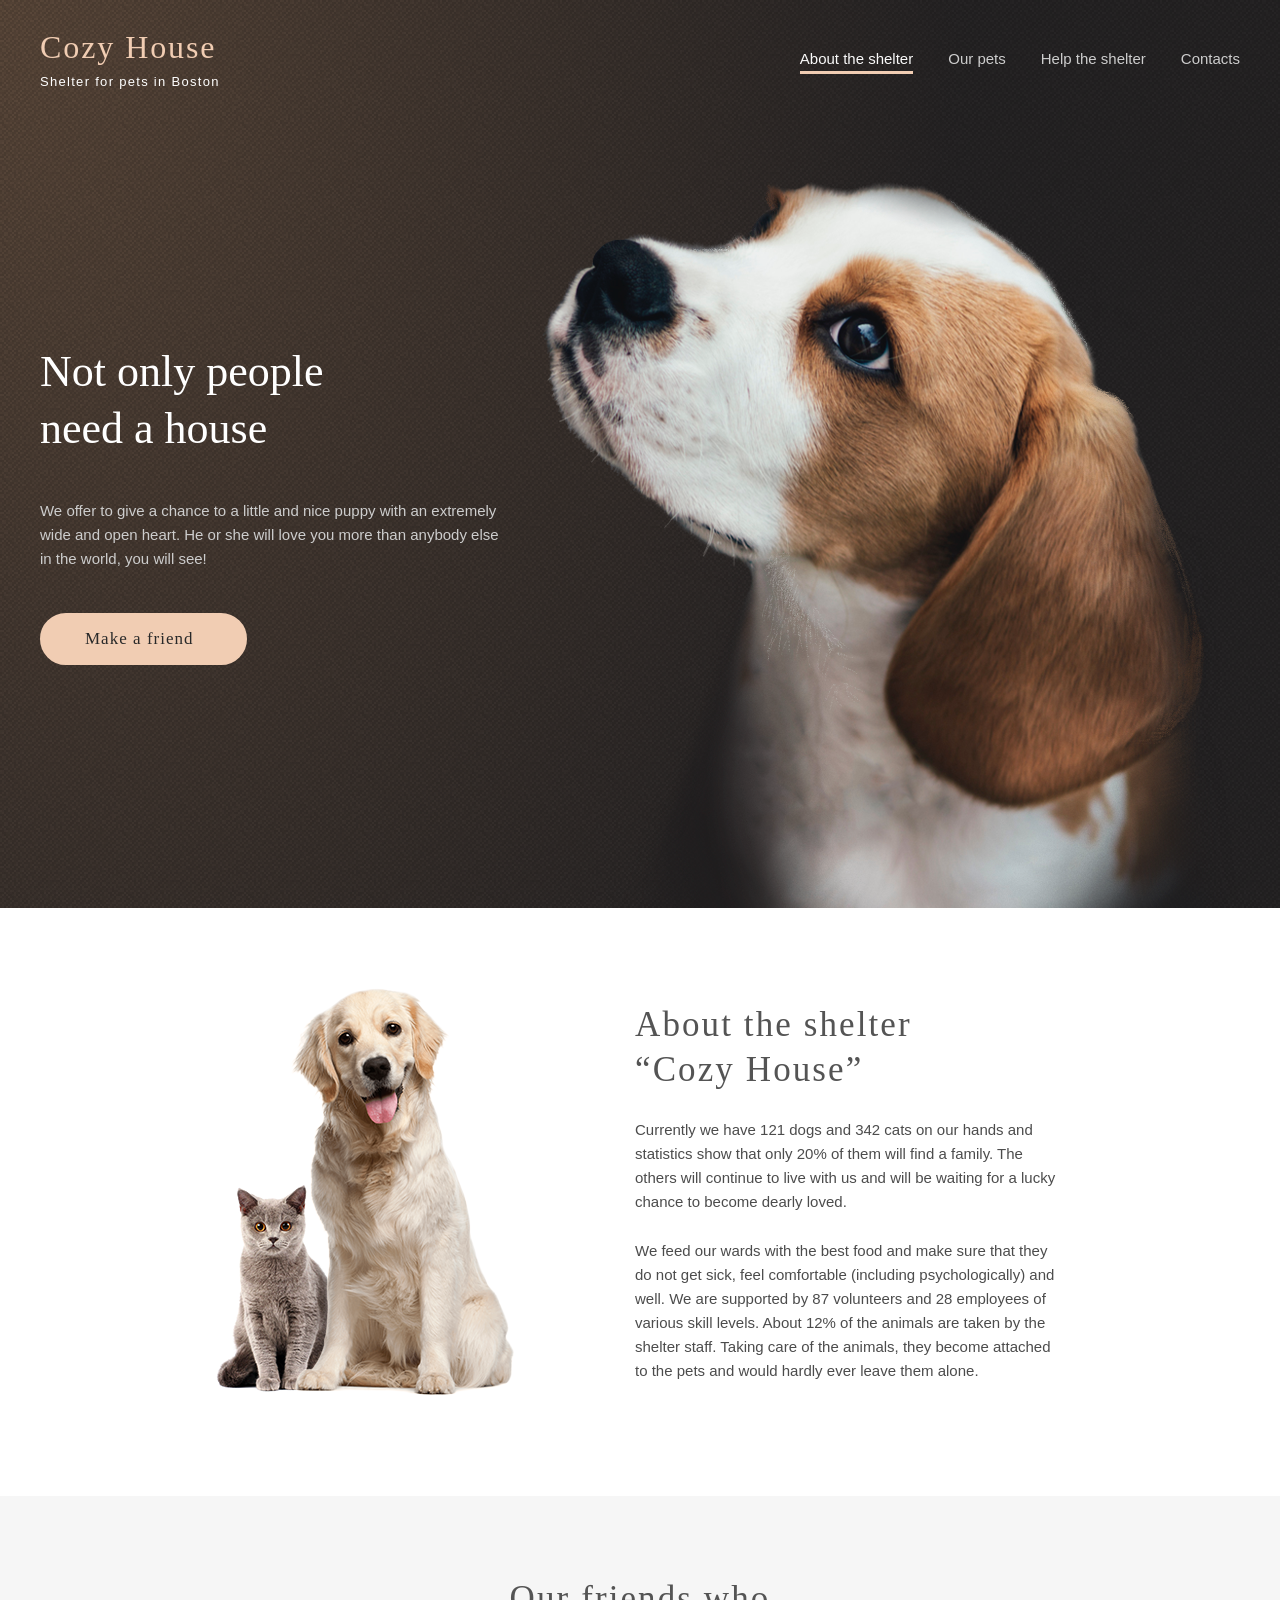
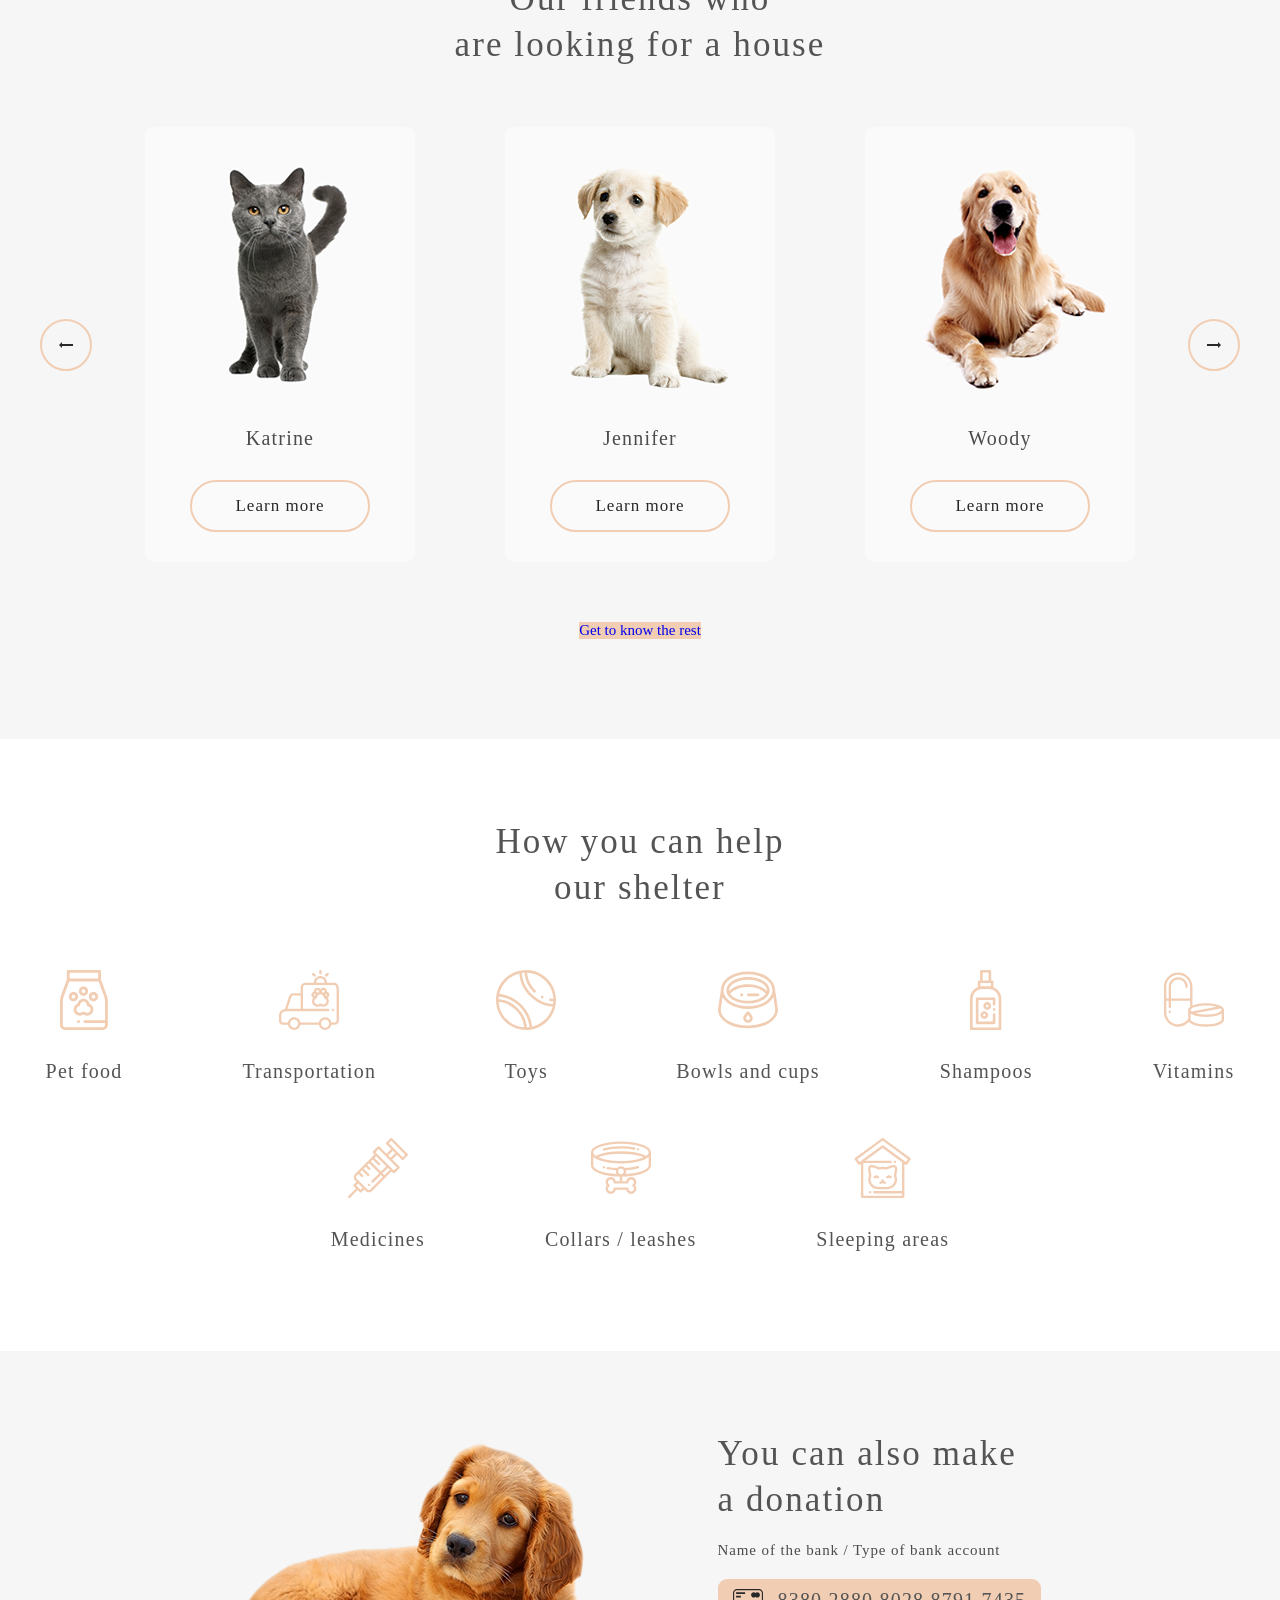
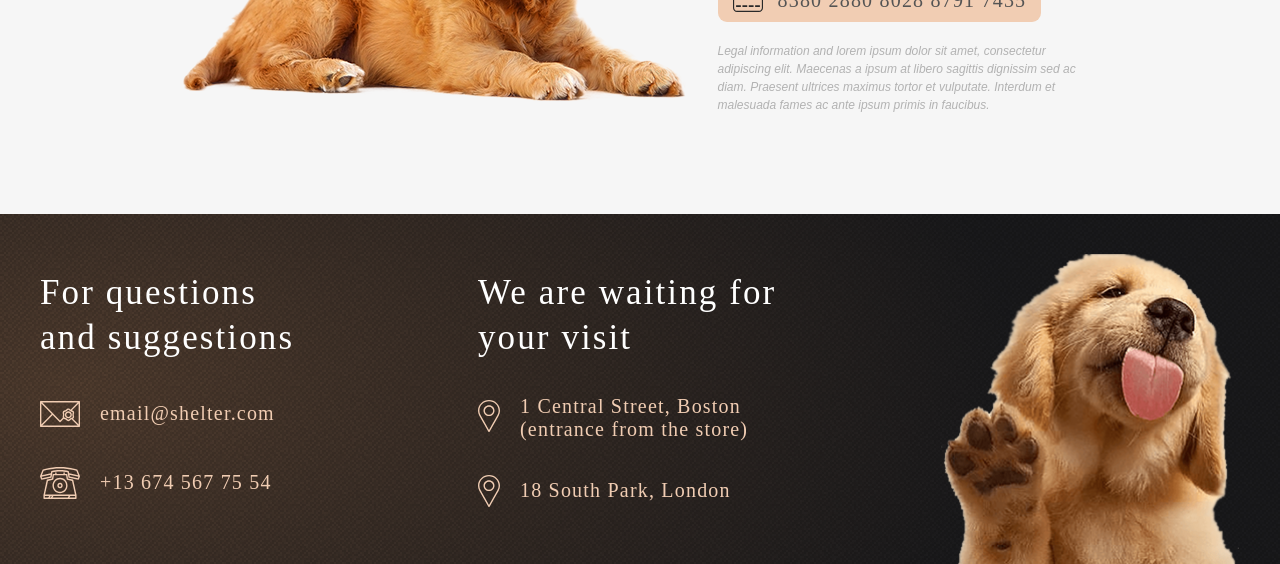
==== commit 193b7e5a: "feat: change hero section styles according to mobile first methdology and make it responsive" ====
--- a/shelter/index.html
+++ b/shelter/index.html
@@ -45,20 +45,20 @@
         <section class="hero" id="hero">
           <div class="hero__container container">
             <div class="hero__content">
-              <h1 class="hero__title">Not only people need a house</h1>
+              <h1 class="hero__title">Not only people<br />need a house</h1>
               <p class="hero__subtitle">
                 We offer to give a chance to a little and nice puppy with an extremely wide and open heart. He or she
                 will love you more than anybody else in the world, you will see!
               </p>
-              <a class="hero__btn btn-link" href="#our-friends"> Make a friend </a>
+              <a class="hero__btn btn btn-link" href="#our-friends"> Make a friend </a>
             </div>
             <div class="hero__image-wrapper">
               <img
                 class="hero__image"
                 src="assets/img/start-screen-puppy.png"
-                width="698"
-                height="728"
-                alt="cute puppy" />
+                width="260"
+                height="271"
+                alt="cute puppy looking up" />
             </div>
           </div>
         </section>
--- a/shelter/css/style.css
+++ b/shelter/css/style.css
@@ -25,7 +25,7 @@
   --font-normal: normal;
   --font-italic: italic;
 
-  --text-h1: 2.75rem; /*44px*/
+  --text-h1: clamp(1.5625rem, calc(1.5625rem + (2.75 - 1.5625) * ((100vw - 20rem) / (48 - 20))), 2.75rem); /*25 - 44px*/
   --text-h2: 2.1875rem; /*35px*/
   --text-logo: 2rem; /*32px*/
   --text-h2-s: 1.5625rem; /*25pc*/
@@ -38,6 +38,9 @@
   --space-container: clamp(0.625rem, -0.2679rem + 4.4643vw, 1.875rem);
   --space-continer-header: clamp(1.25rem, 0.8036rem + 2.2321vw, 1.875rem);
   --space-continer-l: clamp(1.875rem, 0.9375rem + 1.9531vw, 2.5rem);
+
+  --hero-img-width-mob: clamp(16.25rem, calc(16.25rem + (35.5625 - 16.25) * ((100vw - 20rem) / (48 - 20))), 35.5625rem);
+  --hero-img-width-desk: 43.625rem;
 }
 
 /*=============== BASE ===============*/
@@ -120,20 +123,33 @@
   flex: 1;
 }
 
-.btn-link {
-  display: inline-block;
+.btn {
+  min-width: 12.938rem;
+  appearance: none;
+  border: 2px solid var(--color-primary);
+  border-radius: 6.25rem;
+  background-color: transparent;
+  color: var(--color-dark-3xl);
+  padding: 0.813rem 2.688rem;
   font-size: var(--text-button);
   line-height: 1.3;
   letter-spacing: 0.06em;
-  color: var(--color-dark-3xl);
-  border-radius: 100px;
-  padding: 0.938rem 2.813rem;
+  cursor: pointer;
+  transition:
+    background-color 200ms ease,
+    border-color 200ms ease;
+}
+
+@media (hover: hover) and (pointer: fine) {
+  .btn:hover {
+    background-color: var(--color-primary-light);
+    border-color: var(--color-primary-light);
+  }
+}
+
+.btn-link {
   background-color: var(--color-primary);
-  transition: background-color 200ms ease;
-}
-
-.btn-link:hover {
-  background-color: var(--color-primary-light);
+  border-color: var(--color-primary);
 }
 
 .section-title {
@@ -201,8 +217,10 @@
   transition: color 150ms ease;
 }
 
-.menu__link:hover {
-  color: var(--color-light-s);
+@media (hover: hover) and (pointer: fine) {
+  .menu__link:hover {
+    color: var(--color-light-s);
+  }
 }
 
 .menu__link[aria-current="page"] {
@@ -288,47 +306,79 @@
 
 /*=============== MAIN ===============*/
 /*========== hero ==========*/
-.hero {
-  width: 100%;
-}
-
 .hero__container {
   display: flex;
+  flex-direction: column;
+  align-items: center;
+  gap: 6.563rem;
+  padding-block-start: 3.75rem;
+}
+
+.hero__content {
+  display: flex;
+  flex-direction: column;
   align-items: center;
   gap: 2.625rem;
-  padding-block-start: 5.625rem;
-}
-
-.hero__content {
-  flex: 0 1 28.75rem;
-  display: flex;
-  flex-direction: column;
-  align-items: flex-start;
-  gap: 2.625rem;
-  margin-top: -5rem;
+  max-width: 28.75rem;
 }
 
 .hero__title {
+  font-weight: var(--font-regular);
   font-size: var(--text-h1);
-  font-weight: var(--font-regular);
   line-height: 1.3;
+  letter-spacing: 0.06em;
+  text-align: center;
   color: var(--color-light-xl);
-  max-width: 19.375rem;
 }
 
 .hero__subtitle {
   font-family: var(--font-secondary);
   line-height: 1.6;
+  text-align: center;
   color: var(--color-dark-s);
 }
 
 .hero__image-wrapper {
-  flex: 0 1 43.625rem;
+  align-self: flex-end;
+  width: 100%;
+  max-width: var(--hero-img-width-mob);
 }
 
 .hero__image {
-  display: block;
-  width: 100%;
+  width: 100%;
+}
+
+@media (min-width: 768px) {
+  .hero__container {
+    gap: 6.25rem;
+  }
+
+  .hero__title,
+  .hero__subtitle {
+    align-self: flex-start;
+    letter-spacing: normal;
+    text-align: start;
+  }
+}
+
+@media (min-width: 1024px) {
+  .hero__container {
+    flex-direction: row;
+    padding-block-start: 5.625rem;
+    gap: 2.625rem;
+  }
+
+  .hero__content {
+    margin-top: -5rem;
+  }
+
+  .hero__btn {
+    align-self: start;
+  }
+
+  .hero__image-wrapper {
+    max-width: var(--hero-img-width-desk);
+  }
 }
 
 /*========== about ==========*/
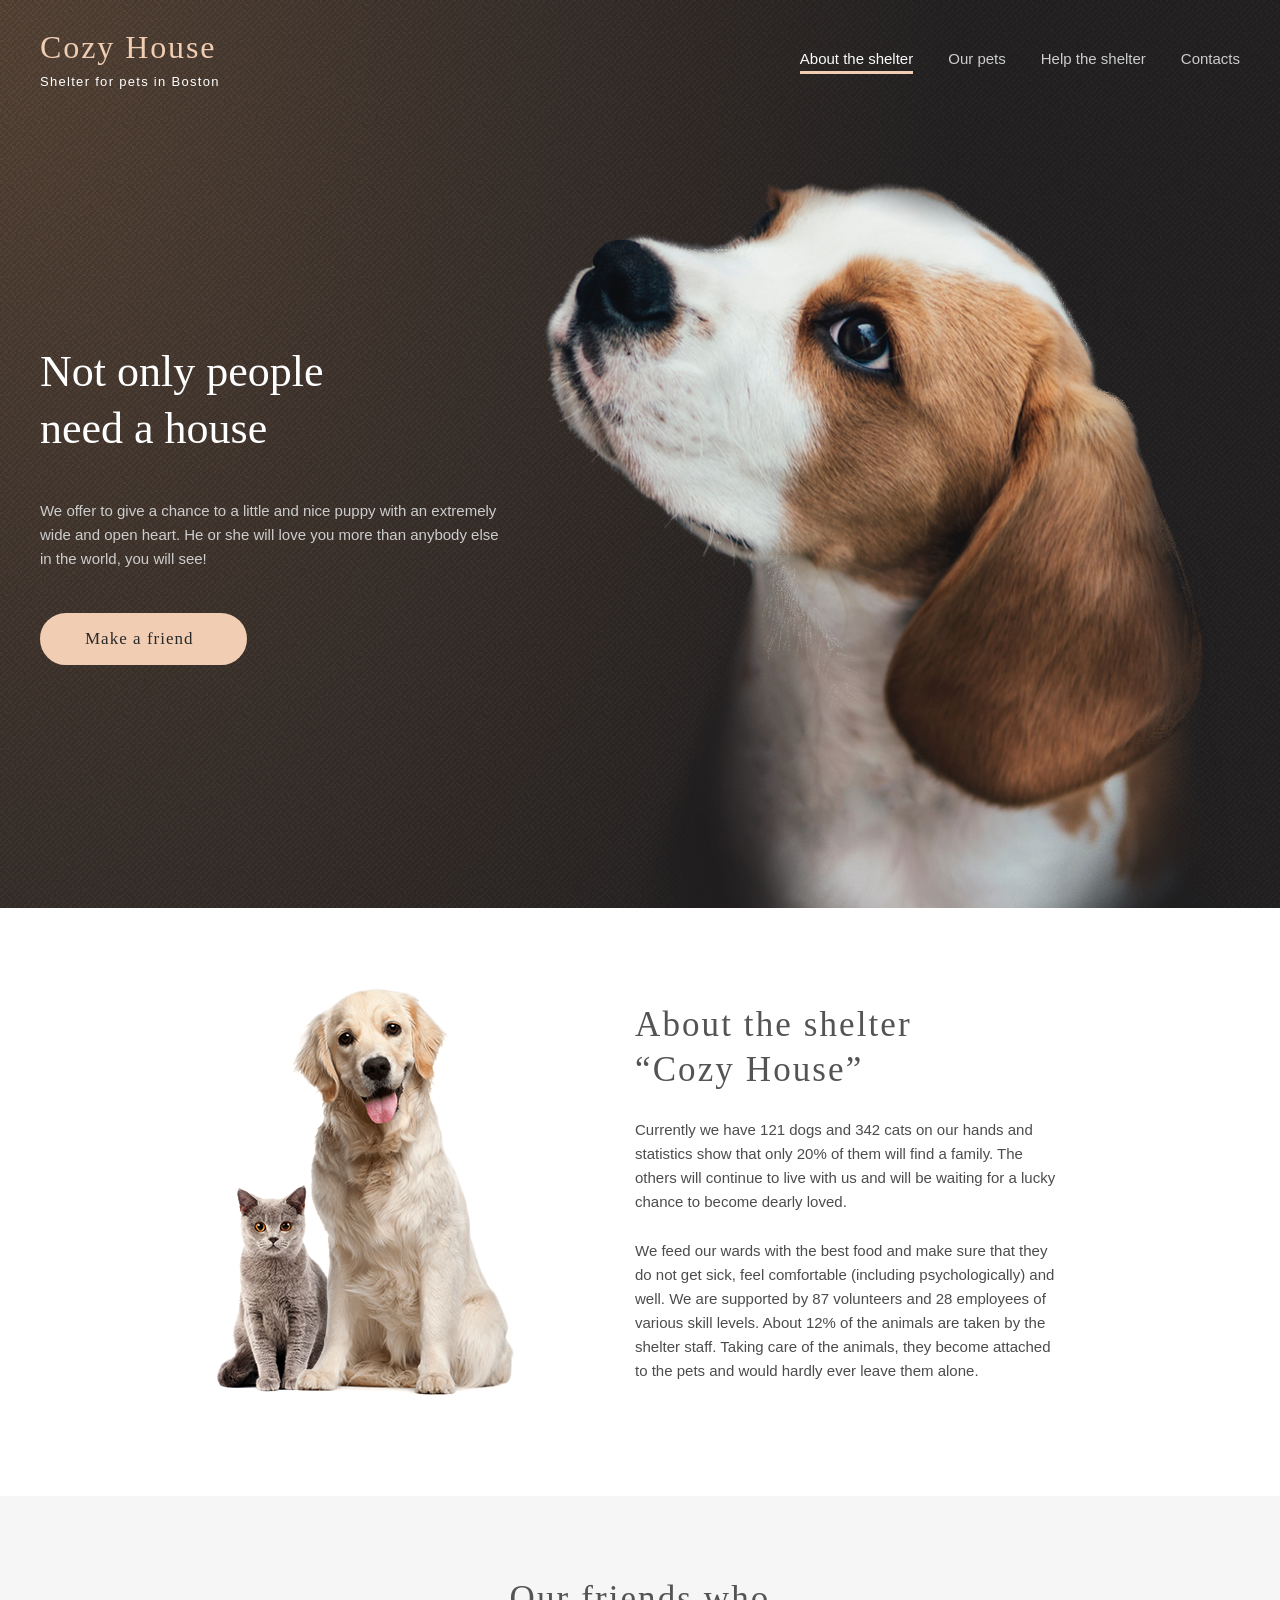
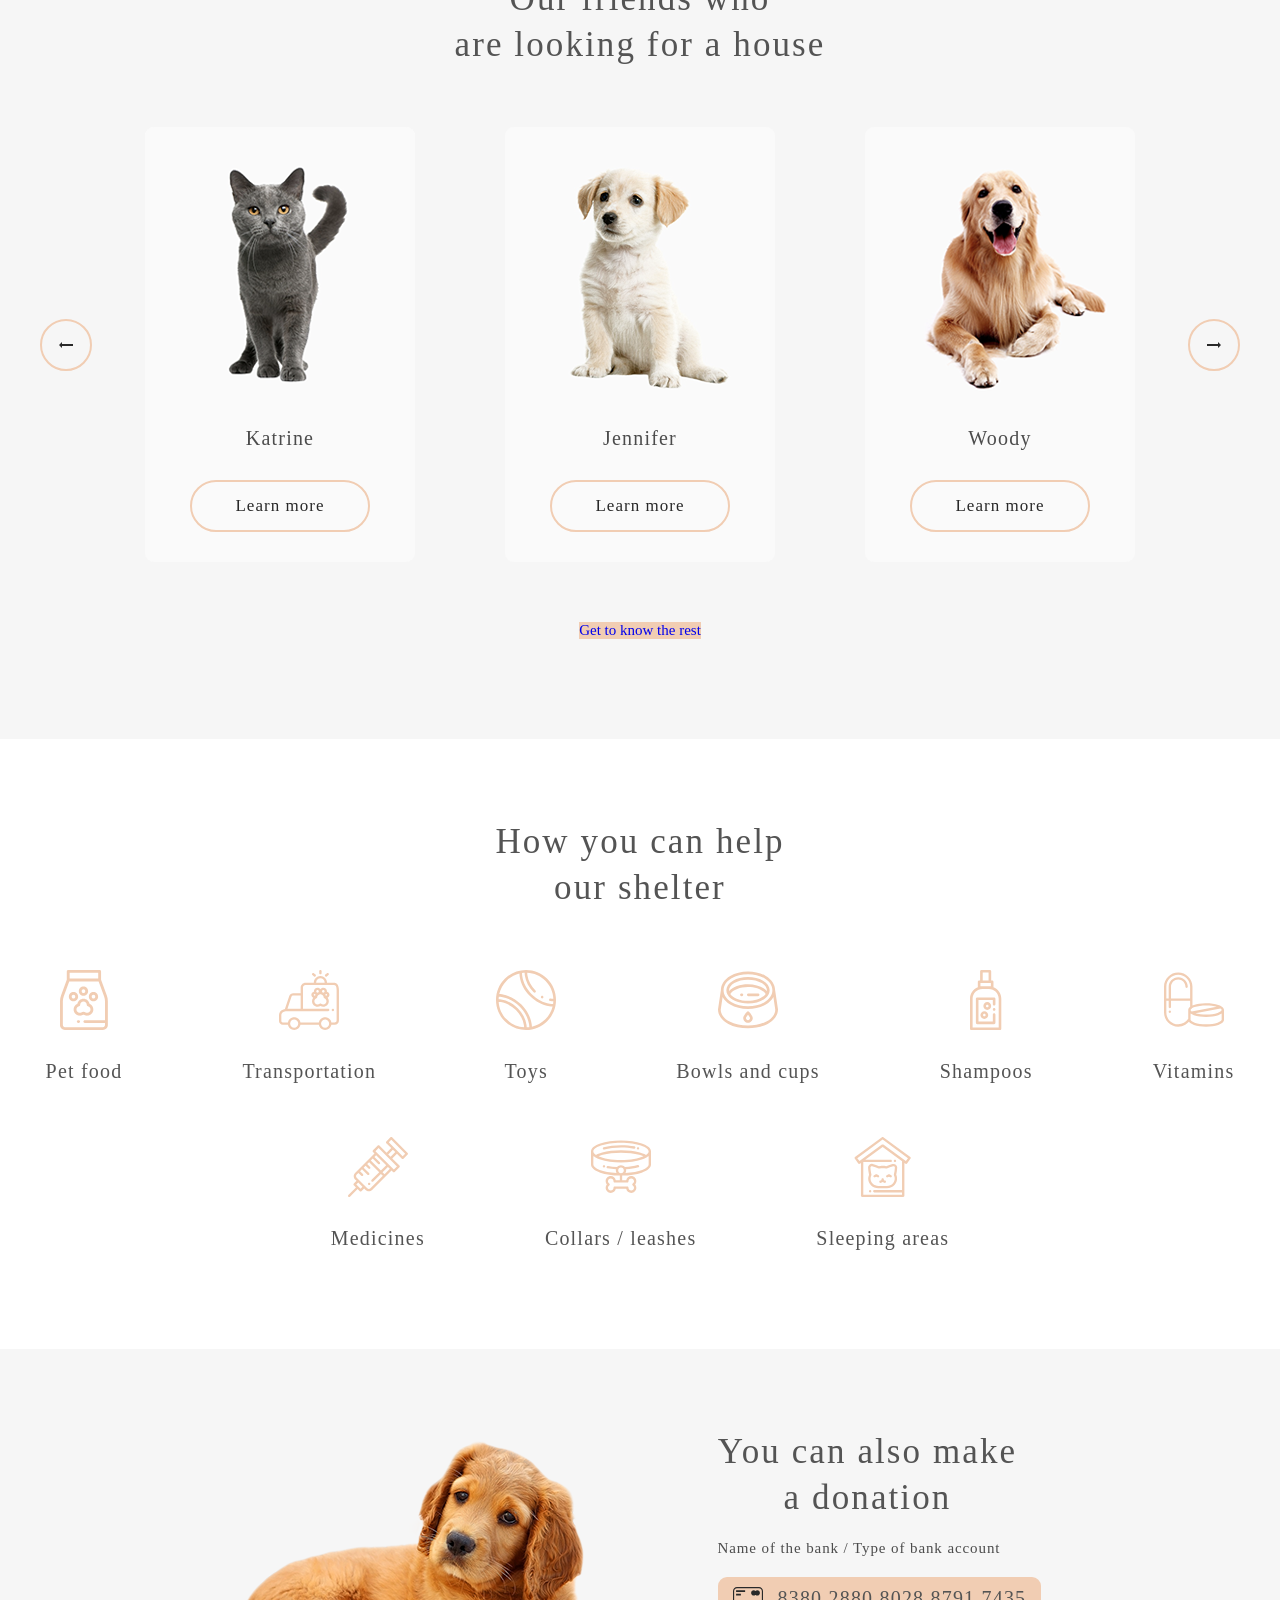
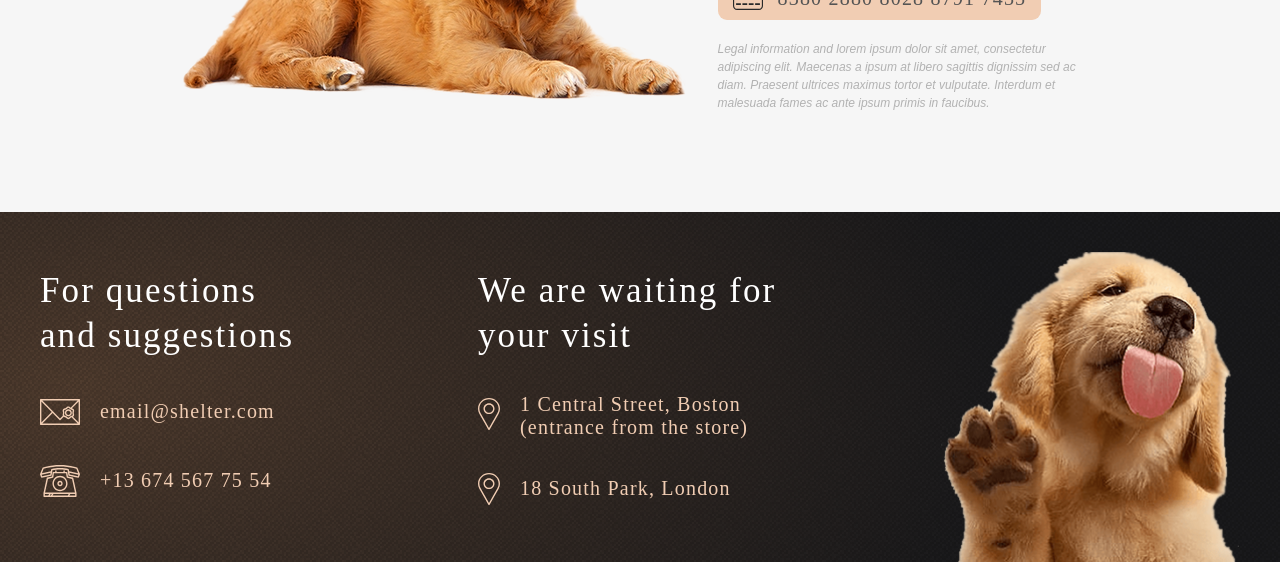
==== commit f39fa144: "feat: change help section styles according to mobile first methdology and make it responsive" ====
--- a/shelter/index.html
+++ b/shelter/index.html
@@ -45,7 +45,7 @@
         <section class="hero" id="hero">
           <div class="hero__container container">
             <div class="hero__content">
-              <h1 class="hero__title">Not only people<br />need a house</h1>
+              <h1 class="hero__title">Not only people<span class="text-line">need a house</span></h1>
               <p class="hero__subtitle">
                 We offer to give a chance to a little and nice puppy with an extremely wide and open heart. He or she
                 will love you more than anybody else in the world, you will see!
@@ -64,16 +64,8 @@
         </section>
         <section class="about" id="about">
           <div class="about__container container">
-            <div class="about__image-wrapper">
-              <img
-                class="about__image"
-                src="assets/img/about-pets.png"
-                alt="cat and dog together"
-                width="300"
-                height="408" />
-            </div>
             <div class="about__content">
-              <h2 class="about__title section-title">About the shelter “Cozy House”</h2>
+              <h2 class="about__title section-title">About the shelter<span class="text-line">“Cozy House”</span></h2>
               <p class="about__text">
                 Currently we have 121 dogs and 342 cats on our hands and statistics show that only 20% of them will find
                 a family. The others will continue to live with us and will be waiting for a lucky chance to become
@@ -85,6 +77,14 @@
                 skill levels. About 12% of the animals are taken by the shelter staff. Taking care of the animals, they
                 become attached to the pets and would hardly ever leave them alone.
               </p>
+            </div>
+            <div class="about__image-wrapper">
+              <img
+                class="about__image"
+                src="assets/img/about-pets.png"
+                alt="happy cat and dog together"
+                width="260"
+                height="354" />
             </div>
           </div>
         </section>
@@ -142,7 +142,7 @@
         </section>
         <section class="help" id="help">
           <div class="help__container container">
-            <h2 class="help__title section-title">How you can help our shelter</h2>
+            <h2 class="help__title section-title">How you can help<span class="text-line">our shelter</span></h2>
             <div class="help__wrapper">
               <div class="help__item item">
                 <svg class="item__icon">
--- a/shelter/css/style.css
+++ b/shelter/css/style.css
@@ -26,10 +26,13 @@
   --font-italic: italic;
 
   --text-h1: clamp(1.5625rem, calc(1.5625rem + (2.75 - 1.5625) * ((100vw - 20rem) / (48 - 20))), 2.75rem); /*25 - 44px*/
-  --text-h2: 2.1875rem; /*35px*/
+  --text-h2: clamp(
+    1.5625rem,
+    calc(1.5625rem + (2.1875 - 1.5625) * ((100vw - 20rem) / (48 - 20))),
+    2.1875rem
+  ); /*25 - 35px*/
   --text-logo: 2rem; /*32px*/
-  --text-h2-s: 1.5625rem; /*25pc*/
-  --text-h3: 1.25rem; /*20px*/
+  --text-h3: clamp(0.9375rem, calc(0.9375rem + (1.25 - 0.9375) * ((100vw - 20rem) / 28)), 1.25rem); /*15 - 20px*/
   --text-button: 1.0625rem; /*17px*/
   --text-body: 0.9375rem; /*15px*/
   --text-logo-s: 0.8125rem; /*13px*/
@@ -41,6 +44,15 @@
 
   --hero-img-width-mob: clamp(16.25rem, calc(16.25rem + (35.5625 - 16.25) * ((100vw - 20rem) / (48 - 20))), 35.5625rem);
   --hero-img-width-desk: 43.625rem;
+
+  --about-img-width-mob: clamp(16.25rem, calc(16.25rem + (18.75 - 16.25) * ((100vw - 20rem) / (48 - 20))), 18.75rem);
+  --about-img-width-desk: 18.75rem;
+
+  --help-item-icon-mob: clamp(3.125rem, calc(3.125rem + (3.75 - 3.125) * ((100vw - 20rem) / 28)), 3.75rem);
+
+  --space-help-item-inline-mob: clamp(1.875rem, calc(1.875rem + (3.75 - 1.875) * ((100vw - 20rem) / 28)), 3.75rem);
+
+  --help-item-size: clamp(8.125rem, calc(8.125rem + (10.625 - 8.125) * ((100vw - 20rem) / 28)), 10.625rem);
 }
 
 /*=============== BASE ===============*/
@@ -158,6 +170,11 @@
   line-height: 1.3;
   letter-spacing: 0.06em;
   color: var(--color-dark-l);
+  text-align: center;
+}
+
+.text-line {
+  display: block;
 }
 
 /*=============== HEADER ===============*/
@@ -383,42 +400,79 @@
 
 /*========== about ==========*/
 .about {
-  width: 100%;
   background: var(--color-light-xl);
 }
 
 .about__container {
   display: flex;
+  flex-direction: column;
   justify-content: center;
   align-items: center;
-  padding-block: 5rem 6.25rem;
-  gap: 7.5rem;
-}
-
-.about__image-wrapper {
-  flex: 0 1 18.75rem;
-}
-
-.about__image {
-  display: block;
-  width: 100%;
+  padding-block: 2.625rem;
+  gap: 2.625rem;
 }
 
 .about__content {
-  flex: 0 1 26.875rem;
-  display: flex;
-  flex-direction: column;
-  align-items: flex-start;
+  display: flex;
+  flex-direction: column;
+  align-items: stretch;
   gap: 1.563rem;
-}
-
-.about__title {
-  max-width: 23.125rem;
+  padding-inline: 0.938rem;
+  max-width: 26.875rem;
 }
 
 .about__text {
   font-family: var(--font-secondary);
   line-height: 1.6;
+  text-align: justify;
+}
+
+.about__text:not(:first-of-type) {
+  margin-top: -3px;
+}
+
+.about__image-wrapper {
+  width: 100%;
+  max-width: var(--about-img-width-mob);
+}
+
+.about__image {
+  width: 100%;
+}
+
+@media (min-width: 768px) {
+  .about__container {
+    gap: 5rem;
+    padding-block: 5rem 6.25rem;
+  }
+
+  .about__content {
+    padding-inline: 0;
+  }
+
+  .about__title,
+  .about__text {
+    text-align: start;
+  }
+
+  .about__text:not(:first-of-type) {
+    margin-top: 0;
+  }
+
+  .about__image-wrapper {
+    max-width: var(--about-img-width-desk);
+  }
+}
+
+@media (min-width: 1024px) {
+  .about__container {
+    flex-direction: row;
+    gap: 7.5rem;
+  }
+
+  .about__content {
+    order: 1;
+  }
 }
 
 /*========== our-friends ==========*/
@@ -552,7 +606,6 @@
 
 /*========== help ==========*/
 .help {
-  width: 100%;
   background: var(--color-light-xl);
 }
 
@@ -560,44 +613,70 @@
   display: flex;
   flex-direction: column;
   align-items: center;
-  padding-block: 5rem 6.25rem;
-  gap: 3.75rem;
-}
-
-.help__title {
-  text-align: center;
-  max-width: 19.4rem;
+  padding-block: 2.625rem;
+  padding-inline: 0.938rem;
+  gap: 2.625rem;
 }
 
 .help__wrapper {
-  display: flex;
-  column-gap: 7.5rem;
-  row-gap: 3.438rem;
-  align-items: center;
-  justify-content: center;
-  flex-wrap: wrap;
+  width: 100%;
+  display: grid;
+  grid-template-columns: repeat(auto-fill, minmax(var(--help-item-size), 1fr));
+  gap: var(--space-help-item-inline-mob);
+}
+
+.item {
+  display: flex;
+  flex-direction: column;
+  align-items: center;
+  gap: 1.25rem;
 }
 
 .item__icon {
-  width: 3.75rem;
-  height: 3.75rem;
+  width: var(--help-item-icon-mob);
+  height: var(--help-item-icon-mob);
   color: var(--color-primary);
-}
-
-.item {
-  display: flex;
-  flex-direction: column;
-  align-items: center;
-  gap: 1.875rem;
 }
 
 .item__title {
   font-weight: var(--font-regular);
   font-size: var(--text-h3);
-  line-height: 1.15;
+  line-height: 1.1;
   letter-spacing: 0.06em;
   text-align: center;
   color: var(--color-dark-l);
+}
+
+@media (min-width: 768px) {
+  .help__container {
+    padding-block: 5rem 6.25rem;
+    padding-inline: 4.313rem;
+    gap: 3.75rem;
+  }
+
+  .help__wrapper {
+    grid-template-columns: repeat(3, 1fr);
+    column-gap: 3.75rem;
+    row-gap: 3.438rem;
+  }
+
+  .item {
+    gap: 1.875rem;
+  }
+}
+
+@media (min-width: 1024px) {
+  .help__container {
+    padding-inline: var(--space-container);
+  }
+
+  .help__wrapper {
+    display: flex;
+    column-gap: 7.5rem;
+    align-items: center;
+    justify-content: center;
+    flex-wrap: wrap;
+  }
 }
 
 /*========== donation ==========*/
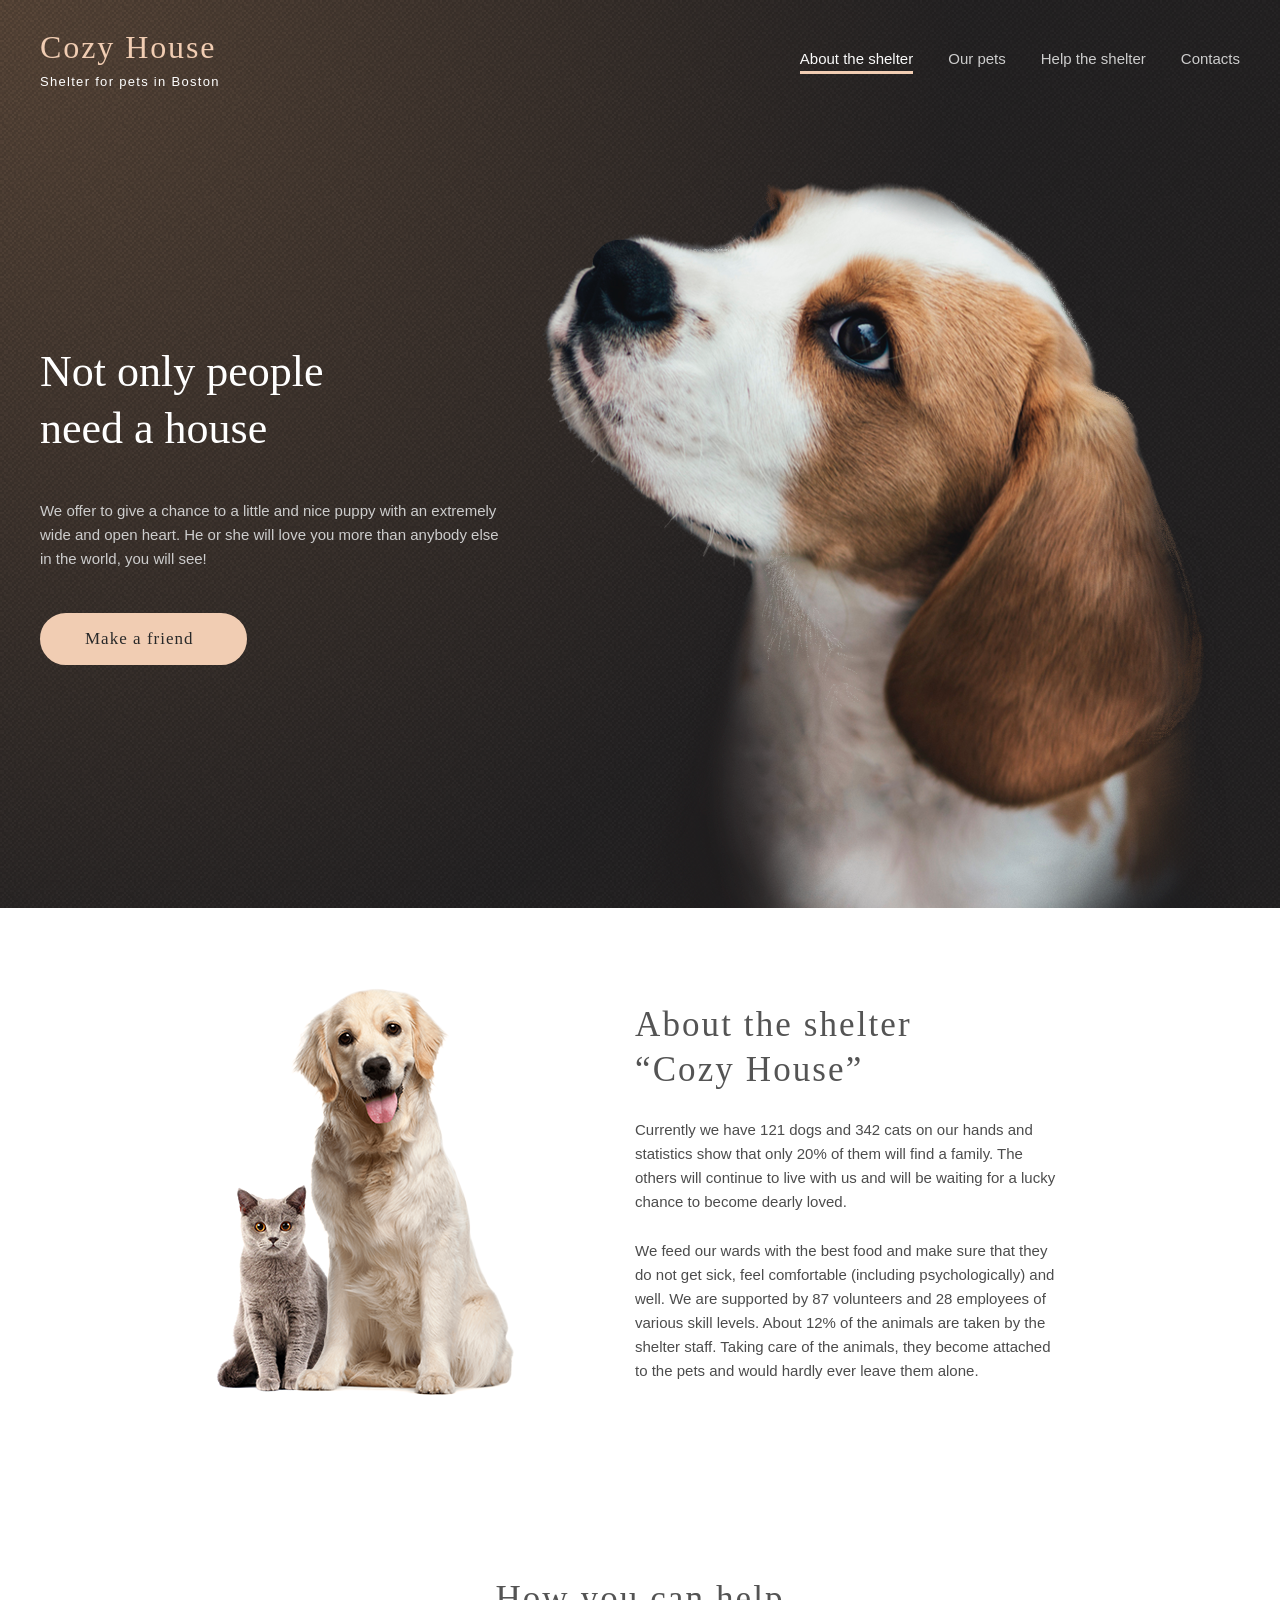
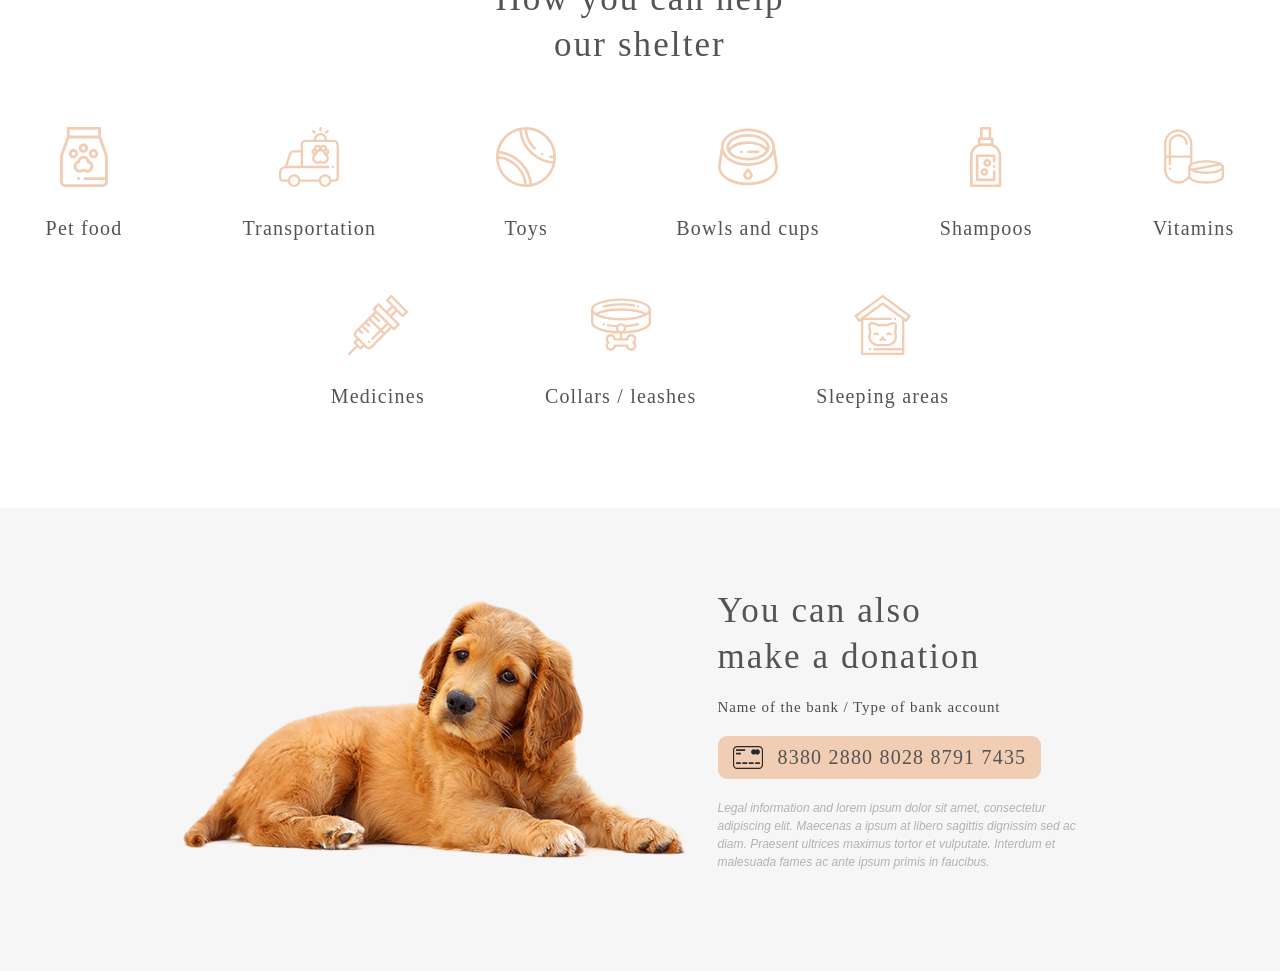
==== commit 205a26c6: "feat: change help donation styles according to mobile first methdology and make it responsive" ====
--- a/shelter/index.html
+++ b/shelter/index.html
@@ -88,7 +88,7 @@
             </div>
           </div>
         </section>
-        <section class="our-friends" id="our-friends">
+        <!--<section class="our-friends" id="our-friends">
           <div class="our-friends__container container">
             <h2 class="our-friends__title section-title">Our friends who are&nbsp;looking for a house</h2>
             <div class="our-friends__slider slider">
@@ -139,7 +139,7 @@
             </div>
             <a class="our-friends__btn btn-link" href="pets.html"> Get to know the rest </a>
           </div>
-        </section>
+        </section>-->
         <section class="help" id="help">
           <div class="help__container container">
             <h2 class="help__title section-title">How you can help<span class="text-line">our shelter</span></h2>
@@ -203,18 +203,10 @@
         </section>
         <section class="donation" id="donation">
           <div class="donation__container container">
-            <div class="donation__image-wrapper">
-              <img
-                class="donation__image"
-                src="assets/img/donation-dog.png"
-                alt="cute red dog"
-                width="505"
-                height="261" />
-            </div>
             <div class="donation__content">
-              <h2 class="donation__title section-title">You can also make a donation</h2>
+              <h2 class="donation__title section-title">You can also<span class="text-line">make a donation</span></h2>
               <p class="donation__subtitle">Name of the bank / Type of bank account</p>
-              <a class="donation__link" href="#">
+              <a class="donation__link btn btn-link" href="#">
                 <svg class="donation__card-icon">
                   <use href="assets/svg/sprite.svg#credit-card"></use>
                 </svg>
@@ -226,11 +218,19 @@
                 malesuada fames ac ante ipsum primis in faucibus.
               </p>
             </div>
+            <div class="donation__image-wrapper">
+              <img
+                class="donation__image"
+                src="assets/img/donation-dog.png"
+                alt="cute red dog"
+                width="260"
+                height="135" />
+            </div>
           </div>
         </section>
       </main>
       <footer class="page__footer" id="contacts">
-        <div class="footer__conatiner container">
+        <!--<div class="footer__conatiner container">
           <div class="footer__contacts">
             <h2 class="footer__caption">For questions and&nbsp;suggestions</h2>
             <a class="footer__link" href="mailto:email@shelter.com">
@@ -272,7 +272,7 @@
               width="300"
               height="310" />
           </div>
-        </div>
+        </div>-->
       </footer>
     </div>
   </body>
--- a/shelter/css/style.css
+++ b/shelter/css/style.css
@@ -53,6 +53,8 @@
   --space-help-item-inline-mob: clamp(1.875rem, calc(1.875rem + (3.75 - 1.875) * ((100vw - 20rem) / 28)), 3.75rem);
 
   --help-item-size: clamp(8.125rem, calc(8.125rem + (10.625 - 8.125) * ((100vw - 20rem) / 28)), 10.625rem);
+
+  --donation-img-width-mob: clamp(16.25rem, calc(16.25rem + (31.5625 - 16.25) * ((100vw - 20rem) / 28)), 31.5625rem);
 }
 
 /*=============== BASE ===============*/
@@ -663,6 +665,10 @@
   .item {
     gap: 1.875rem;
   }
+
+  .item__title {
+    line-height: 1.15;
+  }
 }
 
 @media (min-width: 1024px) {
@@ -681,42 +687,28 @@
 
 /*========== donation ==========*/
 .donation {
-  width: 100%;
   background: var(--color-light-l);
 }
 
 .donation__container {
   display: flex;
-  justify-content: center;
-  align-items: center;
-  padding-block: 5rem 6.25rem;
-  gap: 1.875rem;
-}
-
-.donation__image-wrapper {
-  flex: 0 1 31.563rem;
-}
-
-.donation__image {
-  display: block;
-  width: 100%;
+  flex-direction: column;
+  align-items: center;
+  padding-block: 2.625rem;
+  gap: 2.625rem;
 }
 
 .donation__content {
-  flex: 0 1 23.75rem;
-  display: flex;
-  flex-direction: column;
-  align-items: flex-start;
+  display: flex;
+  flex-direction: column;
+  align-items: center;
   gap: 1.25rem;
-}
-
-.donation__title {
-  max-width: 18.75rem;
+  padding-inline: 0.625rem;
+  max-width: 23.75rem;
 }
 
 .donation__subtitle {
-  line-height: 1.1;
-  letter-spacing: 0.06em;
+  line-height: 1.6;
 }
 
 .donation__link {
@@ -724,13 +716,8 @@
   align-items: center;
   gap: 0.938rem;
   border-radius: 0.563rem;
-  padding: 0.625rem 0.938rem;
-  background: var(--color-primary);
-  transition: background-color 0.2s ease;
-}
-
-.donation__link:hover {
-  background-color: var(--color-primary-light);
+  padding: 0.5rem 0.813rem;
+  min-width: 17.563rem;
 }
 
 .donation__card-icon {
@@ -742,7 +729,7 @@
 .donation__card-number {
   font-weight: var(--font-regular);
   font-size: var(--text-h3);
-  line-height: 1.15;
+  line-height: 1.1;
   letter-spacing: 0.06em;
   color: var(--color-dark-l);
 }
@@ -752,7 +739,50 @@
   font-style: var(--font-italic);
   font-size: var(--text-body-s);
   line-height: 1.5;
+  text-align: justify;
   color: var(--color-dark-m);
+}
+
+.donation__image-wrapper {
+  width: 100%;
+  max-width: var(--donation-img-width-mob);
+}
+
+.donation__image {
+  width: 100%;
+}
+
+@media (min-width: 768px) {
+  .donation__container {
+    padding-block: 5rem 6.25rem;
+    gap: 3.75rem;
+  }
+
+  .donation__content {
+    align-items: start;
+    padding-inline: 0;
+  }
+
+  .donation__content > * {
+    text-align: start;
+  }
+
+  .donation__subtitle {
+    line-height: 1.1;
+    letter-spacing: 0.06em;
+  }
+}
+
+@media (min-width: 1024px) {
+  .donation__container {
+    flex-direction: row;
+    justify-content: center;
+    gap: 1.875rem;
+  }
+
+  .donation__content {
+    order: 1;
+  }
 }
 
 /*=============== FOOTER ===============*/
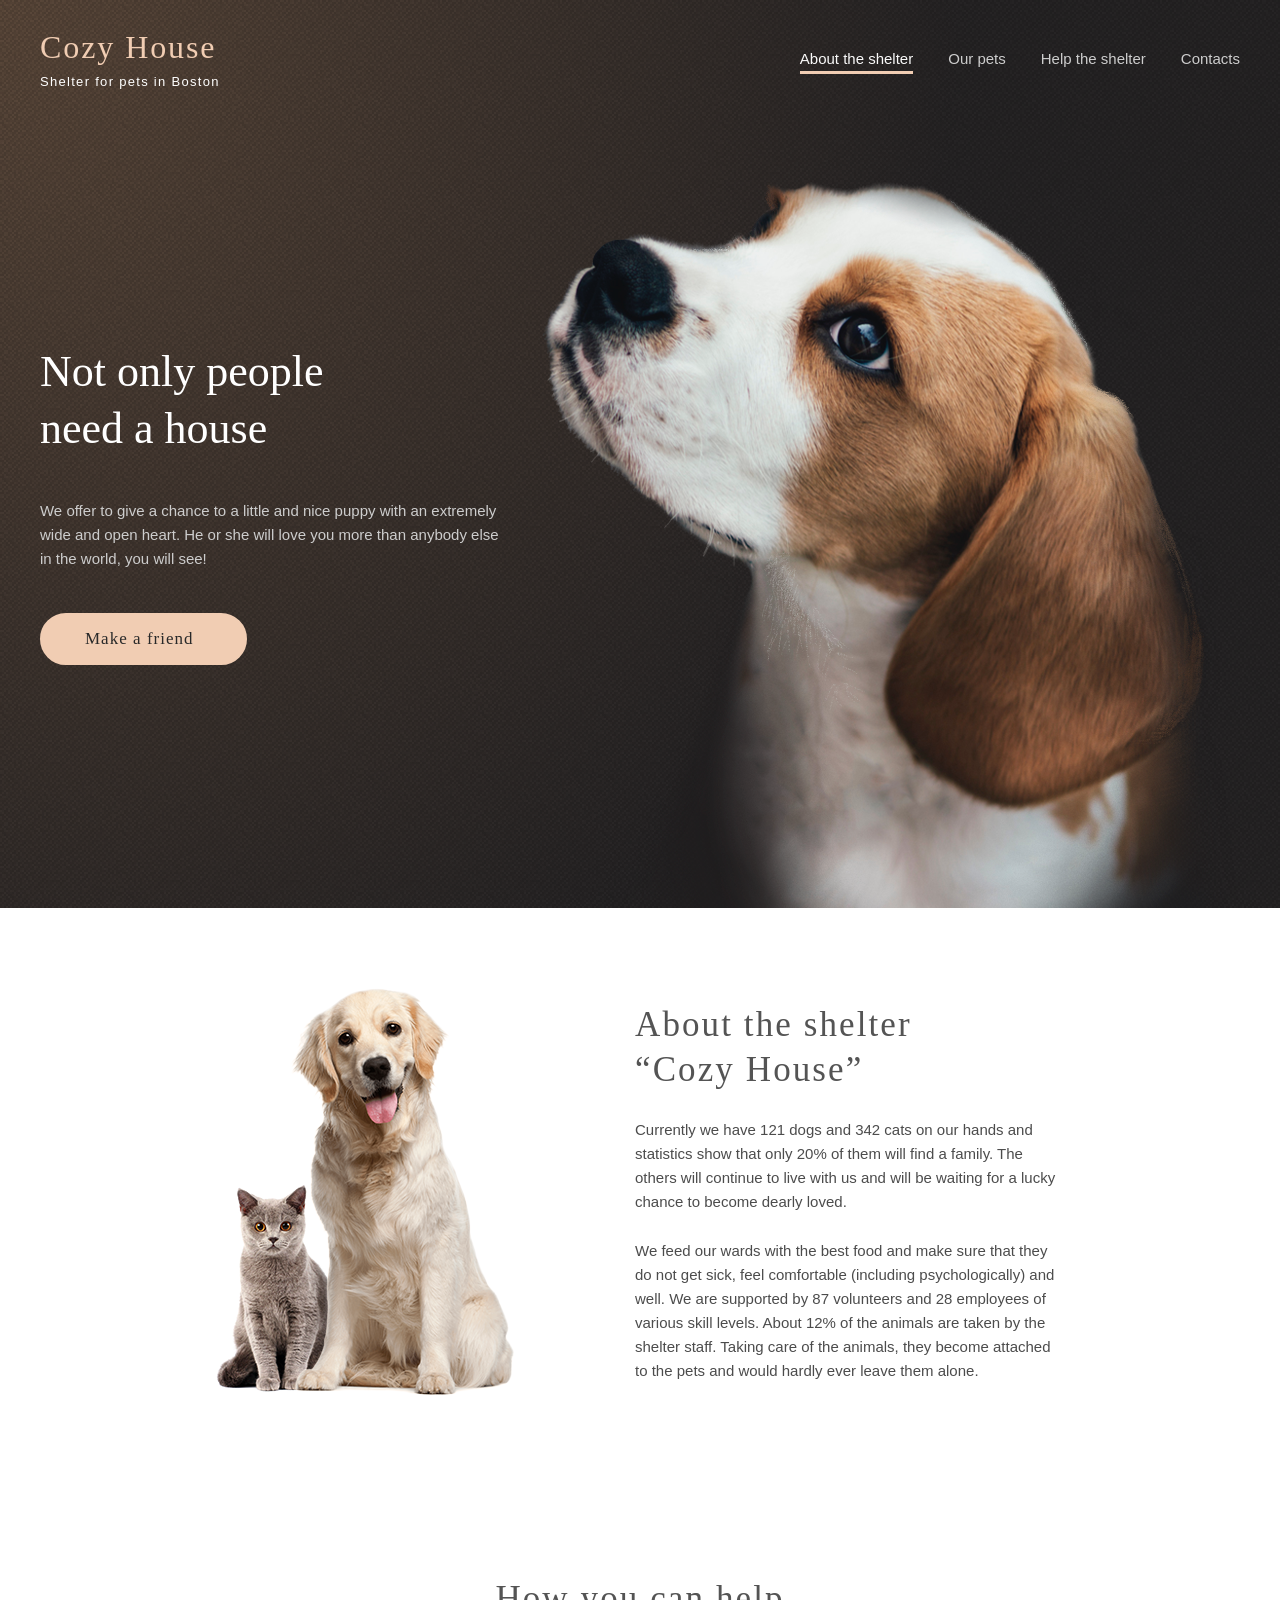
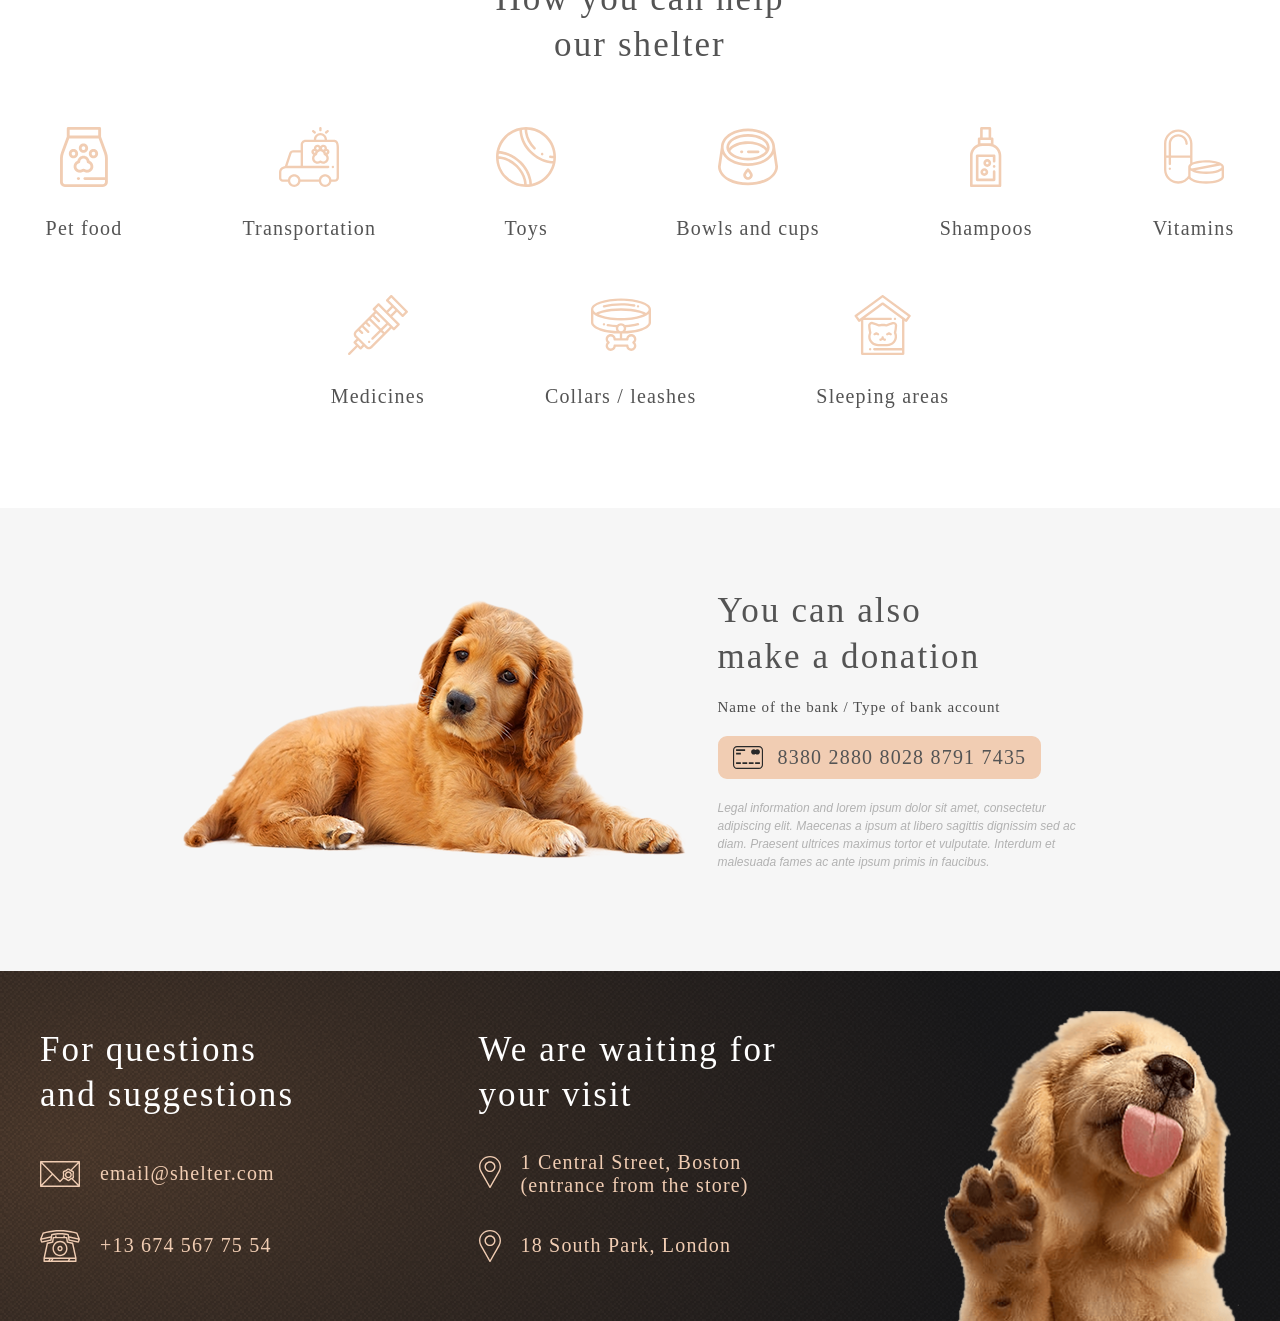
==== commit 6eb09cf8: "feat: change footer styles according to mobile first methdology and make it responsive" ====
--- a/shelter/index.html
+++ b/shelter/index.html
@@ -230,9 +230,9 @@
         </section>
       </main>
       <footer class="page__footer" id="contacts">
-        <!--<div class="footer__conatiner container">
+        <div class="footer__conatiner container">
           <div class="footer__contacts">
-            <h2 class="footer__caption">For questions and&nbsp;suggestions</h2>
+            <h2 class="footer__caption">For questions and suggestions</h2>
             <a class="footer__link" href="mailto:email@shelter.com">
               <svg class="footer__icon icon-mail">
                 <use href="assets/svg/sprite.svg#mail"></use>
@@ -254,7 +254,6 @@
                   <use href="assets/svg/sprite.svg#pin"></use>
                 </svg>
               </div>
-
               <span class="footer__link-txt"> 1 Central Street, Boston (entrance from the store) </span>
             </a>
             <a class="footer__link" href="https://maps.app.goo.gl/Zrut5nDXV7yZ6bX29" target="_blank">
@@ -269,10 +268,10 @@
               class="footer__image"
               src="assets/img/footer-puppy.png"
               alt="cute red puppy"
-              width="300"
-              height="310" />
-          </div>
-        </div>-->
+              width="260"
+              height="269" />
+          </div>
+        </div>
       </footer>
     </div>
   </body>
--- a/shelter/css/style.css
+++ b/shelter/css/style.css
@@ -33,6 +33,7 @@
   ); /*25 - 35px*/
   --text-logo: 2rem; /*32px*/
   --text-h3: clamp(0.9375rem, calc(0.9375rem + (1.25 - 0.9375) * ((100vw - 20rem) / 28)), 1.25rem); /*15 - 20px*/
+  --text-h3-l: 1.25rem;
   --text-button: 1.0625rem; /*17px*/
   --text-body: 0.9375rem; /*15px*/
   --text-logo-s: 0.8125rem; /*13px*/
@@ -55,6 +56,8 @@
   --help-item-size: clamp(8.125rem, calc(8.125rem + (10.625 - 8.125) * ((100vw - 20rem) / 28)), 10.625rem);
 
   --donation-img-width-mob: clamp(16.25rem, calc(16.25rem + (31.5625 - 16.25) * ((100vw - 20rem) / 28)), 31.5625rem);
+
+  --footer-img-width-mob: clamp(16.25rem, calc(16.25rem + (18.75 - 16.25) * ((100vw - 20rem) / 28)), 18.75rem);
 }
 
 /*=============== BASE ===============*/
@@ -787,37 +790,33 @@
 
 /*=============== FOOTER ===============*/
 .page__footer {
-  width: 100%;
   background: var(--footer-gradient-background);
 }
 
 .footer__conatiner {
-  width: 100%;
-  display: flex;
-  justify-content: space-between;
-  padding-block-start: 2.5rem;
+  display: flex;
+  flex-direction: column;
+  flex-wrap: wrap;
+  align-items: center;
+  padding-block-start: 1.875rem;
+  gap: 2.5rem;
 }
 
 .footer__contacts {
-  flex: 0 1 17.375rem;
-  display: flex;
-  flex-direction: column;
-  align-items: start;
+  display: flex;
+  flex-direction: column;
+  align-items: center;
   gap: 2.5rem;
-  margin-top: 1rem;
-}
-
-.footer__contacts:nth-of-type(2) {
-  flex: 0 1 18.875rem;
-  gap: 2.125rem;
 }
 
 .footer__caption {
+  width: 100%;
   font-weight: var(--font-regular);
   font-size: var(--text-h2);
   line-height: 1.3;
   letter-spacing: 0.06em;
   color: var(--color-light-xl);
+  text-align: center;
 }
 
 .footer__link {
@@ -847,7 +846,7 @@
 }
 
 .footer__link-txt {
-  font-size: var(--text-h3);
+  font-size: var(--text-h3-l);
   line-height: 1.15;
   letter-spacing: 0.06em;
   color: var(--color-primary);
@@ -859,13 +858,70 @@
   color: var(--color-light-s);
 }
 
+.footer__contacts:first-of-type > .footer__link:first-of-type {
+  min-height: 2rem;
+}
+
+.footer__contacts + .footer__contacts {
+  align-items: start;
+}
+
+.footer__contacts + .footer__contacts > .footer__caption {
+  padding-inline: 0.938rem;
+}
+
 .footer__image-wrapper {
-  flex: 0 1 18.75rem;
+  width: 100%;
+  max-width: var(--footer-img-width-mob);
 }
 
 .footer__image {
-  display: block;
-  width: 100%;
+  width: 100%;
+}
+
+@media (min-width: 768px) {
+  .footer__conatiner {
+    flex-direction: row;
+    justify-content: center;
+    column-gap: 3.75rem;
+    row-gap: 4.063rem;
+  }
+
+  .footer__contacts {
+    align-items: start;
+  }
+
+  .footer__contacts:first-of-type {
+    max-width: 17.438rem;
+    gap: 2.5rem;
+  }
+
+  .footer__contacts + .footer__contacts {
+    max-width: 18.875rem;
+    gap: 2.063rem;
+  }
+
+  .footer__caption {
+    text-align: start;
+  }
+
+  .footer__contacts + .footer__contacts > .footer__caption {
+    padding-inline: 0;
+  }
+
+  @media (min-width: 1024px) {
+    .footer__conatiner {
+      padding-block-start: 2.5rem;
+      flex-wrap: nowrap;
+      justify-content: space-between;
+      align-items: start;
+      gap: 2rem;
+    }
+
+    .footer__contacts {
+      margin-top: 1rem;
+    }
+  }
 }
 
 /*=============== PETS HEADER  ==============*/
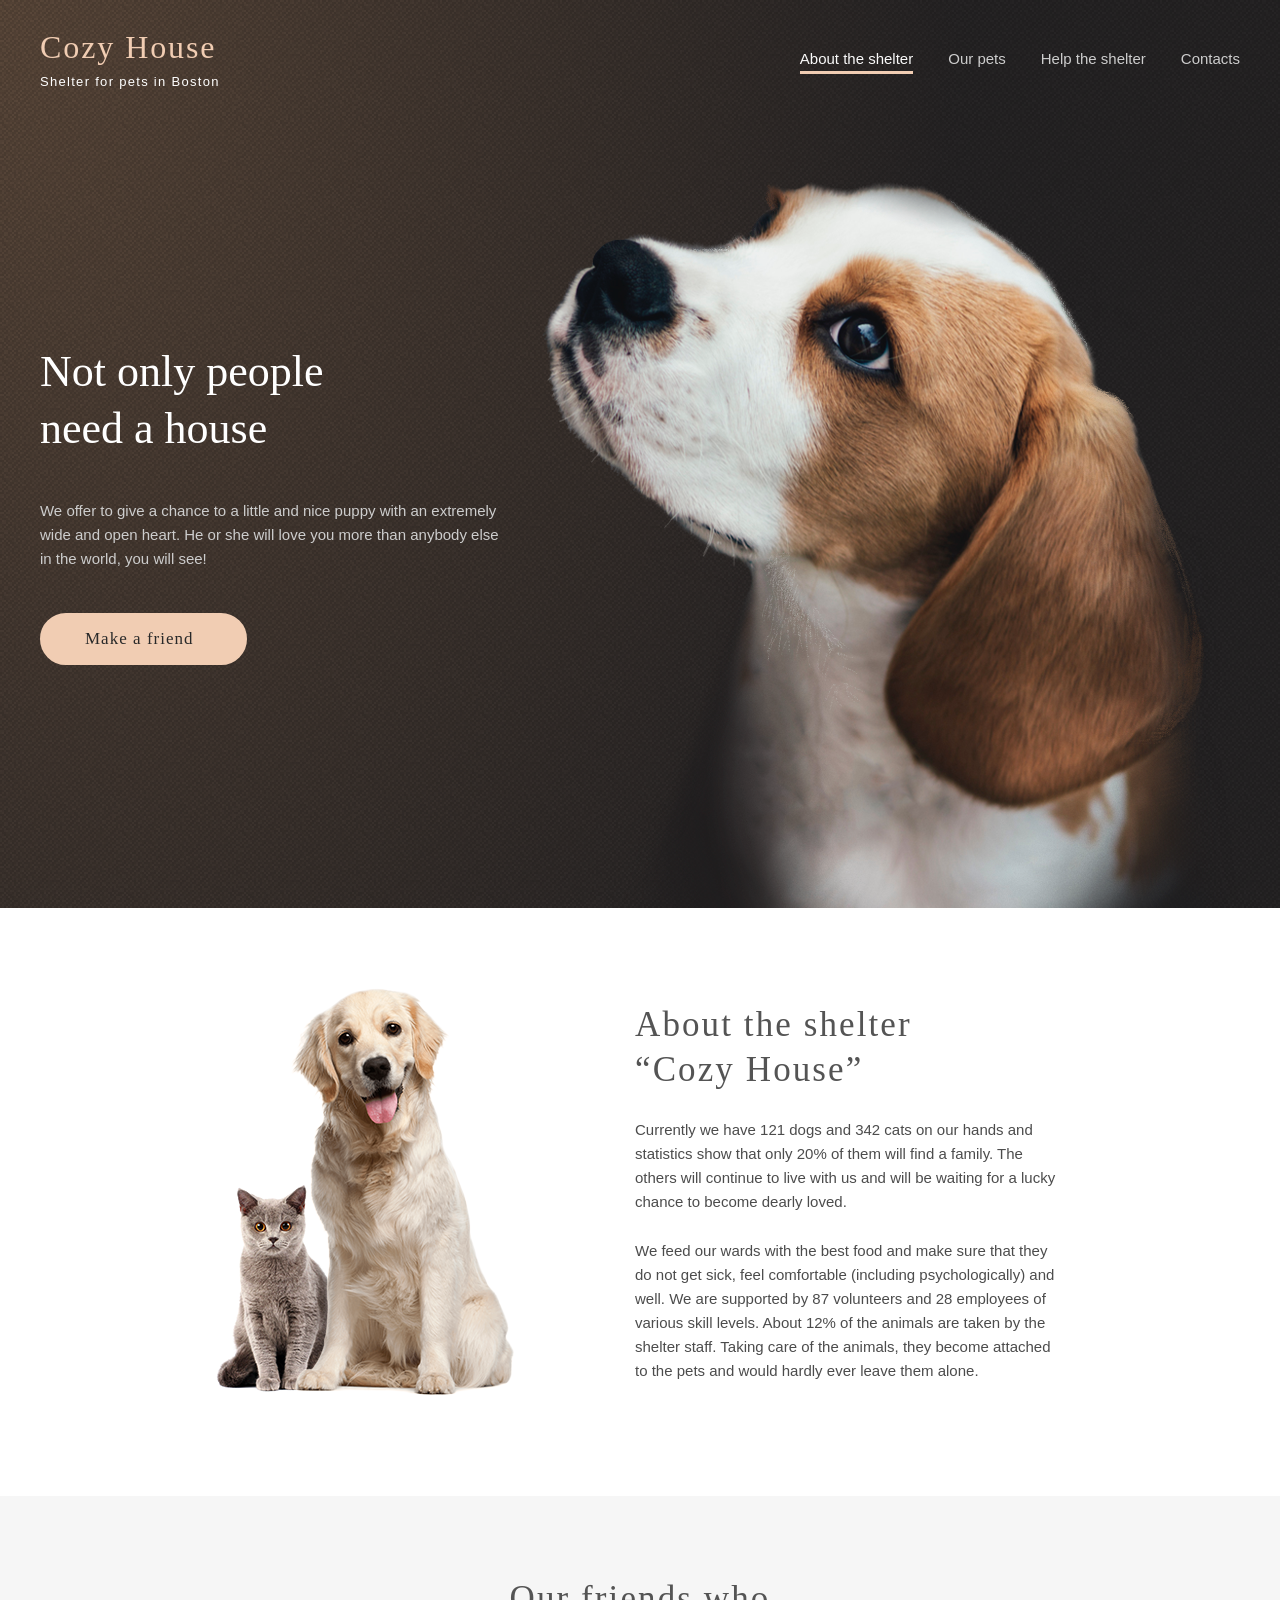
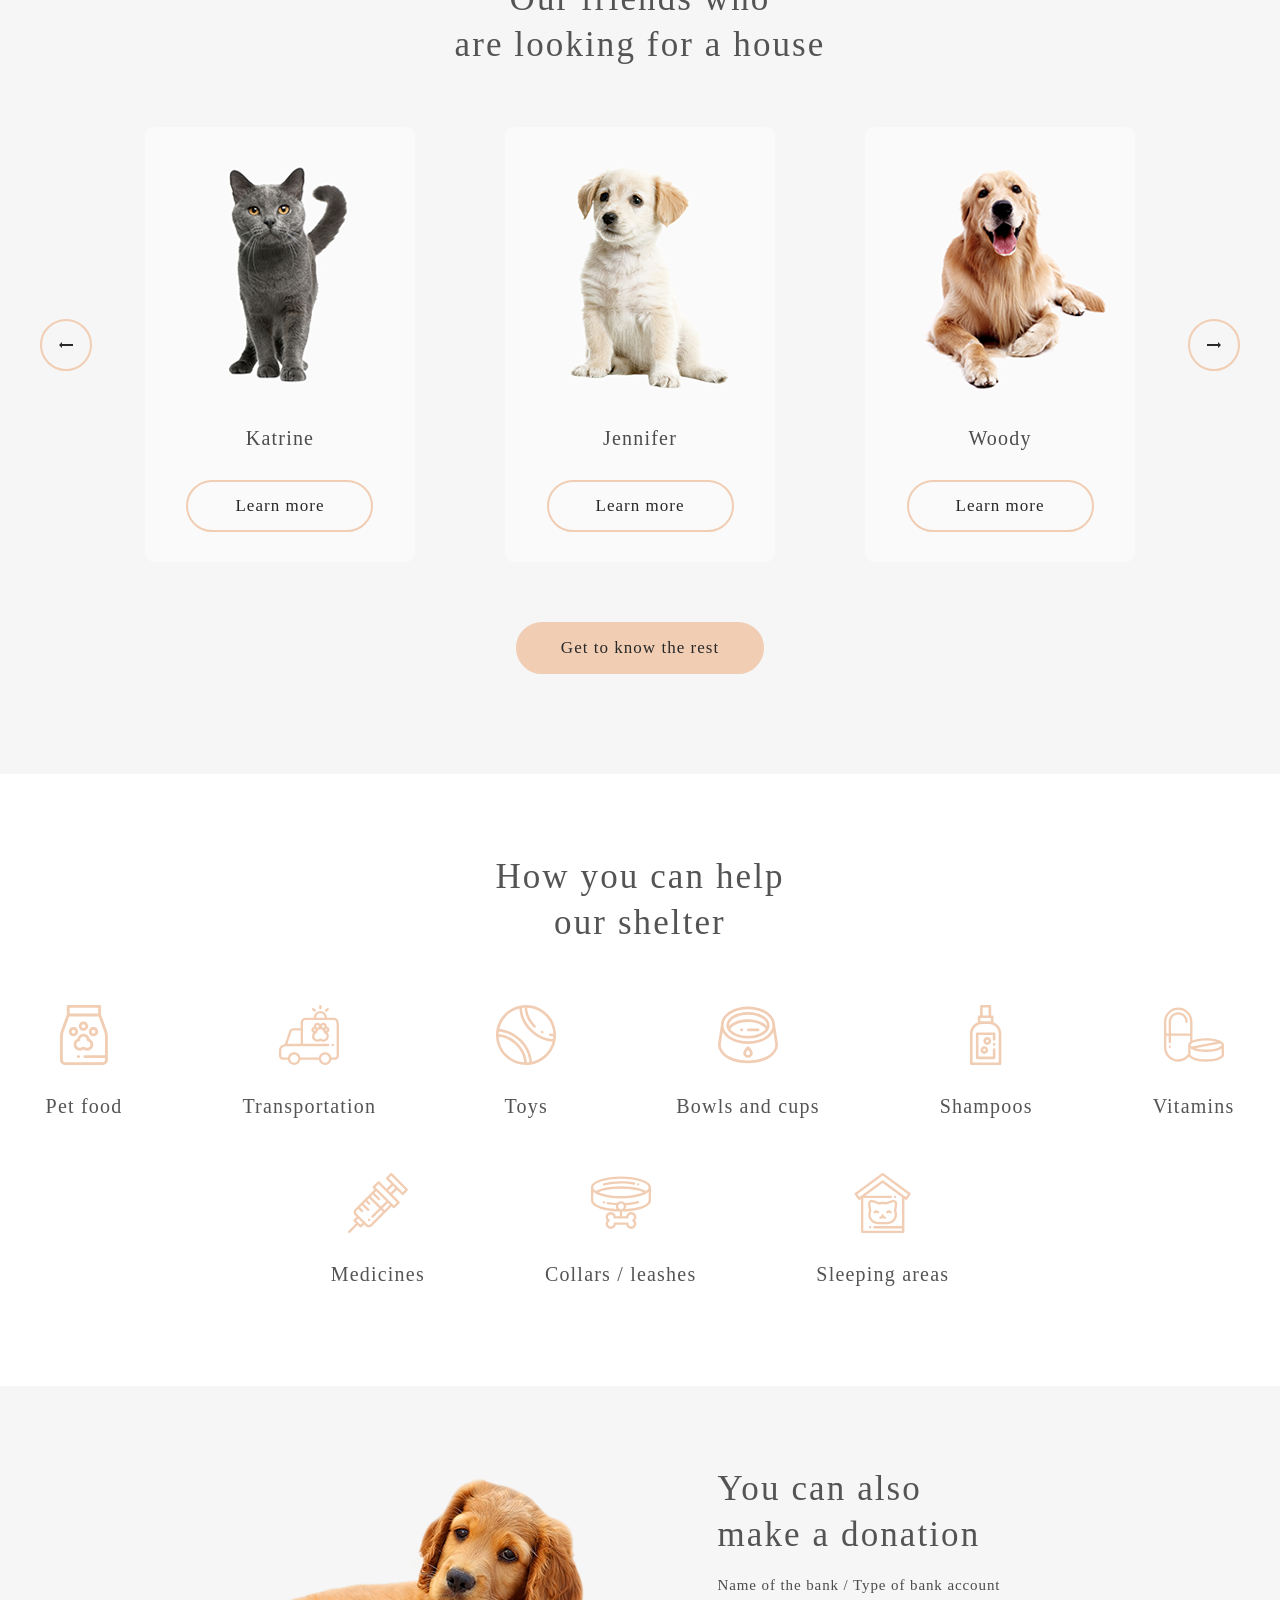
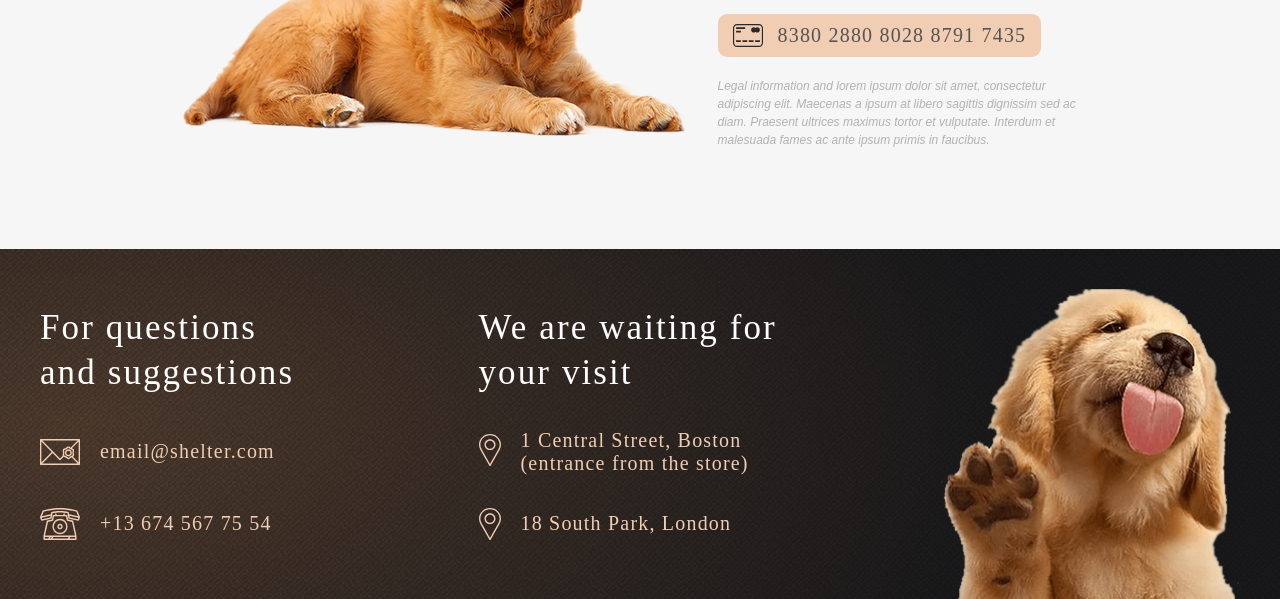
==== commit 9862a7ee: "feat: change our-frineds styles according to mobile first methdology and make it responsive" ====
--- a/shelter/index.html
+++ b/shelter/index.html
@@ -88,15 +88,12 @@
             </div>
           </div>
         </section>
-        <!--<section class="our-friends" id="our-friends">
+        <section class="our-friends" id="our-friends">
           <div class="our-friends__container container">
-            <h2 class="our-friends__title section-title">Our friends who are&nbsp;looking for a house</h2>
+            <h2 class="our-friends__title section-title">
+              Our friends who<span class="text-line">are looking for a house</span>
+            </h2>
             <div class="our-friends__slider slider">
-              <button class="slider__btn slider__btn--prev" type="button" aria-label="Previous pets">
-                <svg class="slider__btn-icon">
-                  <use href="assets/svg/sprite.svg#arrow"></use>
-                </svg>
-              </button>
               <div class="slider__wrapper">
                 <div class="slider__content">
                   <article class="slider__card card">
@@ -107,7 +104,7 @@
                       height="270"
                       alt="Katrine, Cat - British Shorthair" />
                     <h3 class="card__title">Katrine</h3>
-                    <button class="card__btn" type="button">Learn more</button>
+                    <button class="card__btn btn" type="button">Learn more</button>
                   </article>
                   <article class="slider__card card">
                     <img
@@ -117,7 +114,7 @@
                       height="270"
                       alt="Jennifer, Dog - Labrador" />
                     <h3 class="card__title">Jennifer</h3>
-                    <button class="card__btn" type="button">Learn more</button>
+                    <button class="card__btn btn" type="button">Learn more</button>
                   </article>
                   <article class="slider__card card">
                     <img
@@ -127,19 +124,24 @@
                       height="270"
                       alt="Woody, Dog - Golden Retriever" />
                     <h3 class="card__title">Woody</h3>
-                    <button class="card__btn" type="button">Learn more</button>
+                    <button class="card__btn btn" type="button">Learn more</button>
                   </article>
                 </div>
               </div>
+              <button class="slider__btn slider__btn--prev" type="button" aria-label="Previous pets">
+                <svg class="slider__btn-icon">
+                  <use href="assets/svg/sprite.svg#arrow"></use>
+                </svg>
+              </button>
               <button class="slider__btn slider__btn--next" type="button" aria-label="Next pets">
                 <svg class="slider__btn-icon">
                   <use href="assets/svg/sprite.svg#arrow"></use>
                 </svg>
               </button>
             </div>
-            <a class="our-friends__btn btn-link" href="pets.html"> Get to know the rest </a>
-          </div>
-        </section>-->
+            <a class="our-friends__btn btn btn-link" href="pets.html"> Get to know the rest </a>
+          </div>
+        </section>
         <section class="help" id="help">
           <div class="help__container container">
             <h2 class="help__title section-title">How you can help<span class="text-line">our shelter</span></h2>
--- a/shelter/css/style.css
+++ b/shelter/css/style.css
@@ -58,6 +58,16 @@
   --donation-img-width-mob: clamp(16.25rem, calc(16.25rem + (31.5625 - 16.25) * ((100vw - 20rem) / 28)), 31.5625rem);
 
   --footer-img-width-mob: clamp(16.25rem, calc(16.25rem + (18.75 - 16.25) * ((100vw - 20rem) / 28)), 18.75rem);
+
+  --slider-content-gap-mob: clamp(
+    0.625rem,
+    calc(0.625rem + (2.5 - 0.625) * ((100vw - 26.5625rem) / (48 - 26.5625))),
+    2.5rem
+  );
+
+  --slider-content-gap-tab: clamp(0.75rem, calc(0.75rem + (3.3125 - 0.75) * ((100vw - 48rem) / (80 - 48))), 3.3125rem);
+
+  --slider-content-gap-desk: clamp(0.75rem, calc(0.75rem + (3.3125 - 0.75) * ((100vw - 64rem) / (80 - 64))), 3.3125rem);
 }
 
 /*=============== BASE ===============*/
@@ -482,7 +492,6 @@
 
 /*========== our-friends ==========*/
 .our-friends {
-  width: 100%;
   background: var(--color-light-l);
 }
 
@@ -491,20 +500,71 @@
   flex-direction: column;
   justify-content: center;
   align-items: center;
-  padding-block: 5rem 6.25rem;
-  gap: 3.75rem;
-}
-
-.our-friends__title {
-  text-align: center;
-  max-width: 25rem;
+  padding-block: 2.625rem;
+  gap: 2.625rem;
 }
 
 .slider {
   width: 100%;
   display: flex;
-  align-items: center;
-  gap: 3.313rem;
+  flex-wrap: wrap;
+  align-items: center;
+  justify-content: center;
+  column-gap: 5rem;
+  row-gap: 1.25rem;
+}
+
+.slider__wrapper {
+  width: 16.875rem;
+  overflow: hidden;
+  order: 1;
+}
+
+.slider__content {
+  display: flex;
+  align-items: center;
+  flex-wrap: nowrap;
+  gap: 2.5rem;
+}
+
+.card {
+  flex: 0 0 100%;
+  max-width: 16.875rem;
+  display: flex;
+  flex-direction: column;
+  align-items: center;
+  background: var(--color-light-s);
+  border-radius: 0.563rem;
+  overflow: hidden;
+  cursor: pointer;
+  transition: background-color 0.2s ease;
+}
+
+.card > * {
+  margin-bottom: 1.875rem;
+}
+
+.card__title {
+  font-weight: var(--font-regular);
+  font-size: var(--text-h3-l);
+  letter-spacing: 0.06em;
+}
+
+@media (hover: hover) and (pointer: fine) {
+  .card:hover {
+    background-color: var(--color-light-xl);
+  }
+}
+
+.card__btn {
+  min-width: 11.688rem;
+}
+
+@media (hover: hover) and (pointer: fine) {
+  .card:hover .card__btn {
+    background-color: var(--color-primary-light);
+    border-color: var(--color-primary-light);
+  }
 }
 
 .slider__btn {
@@ -518,6 +578,7 @@
   display: flex;
   align-items: center;
   justify-content: center;
+  order: 2;
   cursor: pointer;
   transition:
     background-color 0.2s ease,
@@ -530,9 +591,11 @@
   color: var(--color-dark-3xl);
 }
 
-.slider__btn:hover {
-  background-color: var(--color-primary-light);
-  border-color: var(--color-primary-light);
+@media (hover: hover) and (pointer: fine) {
+  .slider__btn:hover {
+    background-color: var(--color-primary-light);
+    border-color: var(--color-primary-light);
+  }
 }
 
 .slider__btn:disabled {
@@ -550,63 +613,45 @@
   transform: rotate(-180deg);
 }
 
-.slider__wrapper {
-  flex: 1;
-  overflow: hidden;
-}
-
-.slider__content {
-  display: flex;
-  align-items: center;
-  gap: 5.625rem;
-}
-
-.card {
-  flex: 0 0 calc((100% - 5.625rem * 2) / 3);
-  display: flex;
-  flex-direction: column;
-  align-items: center;
-  background: var(--color-light-s);
-  border-radius: 0.563rem;
-  overflow: hidden;
-  cursor: pointer;
-  transition: background-color 0.2s ease;
-}
-
-.card > * {
-  margin-bottom: 1.875rem;
-}
-
-.card__title {
-  font-weight: var(--font-regular);
-  font-size: var(--text-h3);
-  letter-spacing: 0.06em;
-}
-
-.card__btn {
-  font-family: var(--font-primary);
-  font-weight: var(--font-normal);
-  font-size: var(--text-button);
-  line-height: 1.3;
-  letter-spacing: 0.06em;
-  color: var(--color-dark-3xl);
-  background-color: transparent;
-  border: 2px solid var(--color-primary);
-  border-radius: 6.25rem;
-  padding: 0.813rem 2.688rem;
-  cursor: pointer;
-  transition:
-    background-color 0.2s ease,
-    border-color 0.2s ease;
-}
-
-.card:hover {
-  background-color: var(--color-light-xl);
-}
-
-.card:hover .card__btn {
-  background-color: var(--color-primary-light);
-  border-color: var(--color-primary-light);
+@media (min-width: 425px) {
+  .slider {
+    flex-wrap: nowrap;
+    gap: var(--slider-content-gap-mob);
+  }
+
+  .slider__btn--prev {
+    order: 0;
+  }
+}
+
+@media (min-width: 768px) {
+  .our-friends__container {
+    padding-block: 5rem 6.25rem;
+    gap: 3.75rem;
+  }
+
+  .slider__wrapper {
+    width: calc((16.875rem * 2) + 2.5rem);
+  }
+
+  .slider {
+    gap: var(--slider-content-gap-tab);
+  }
+}
+
+@media (min-width: 1024px) {
+  .slider__wrapper {
+    flex: 1;
+  }
+
+  .slider {
+    gap: var(--slider-content-gap-desk);
+  }
+
+  .slider__content {
+    justify-content: space-between;
+    gap: 0.5rem;
+  }
 }
 
 /*========== help ==========*/
